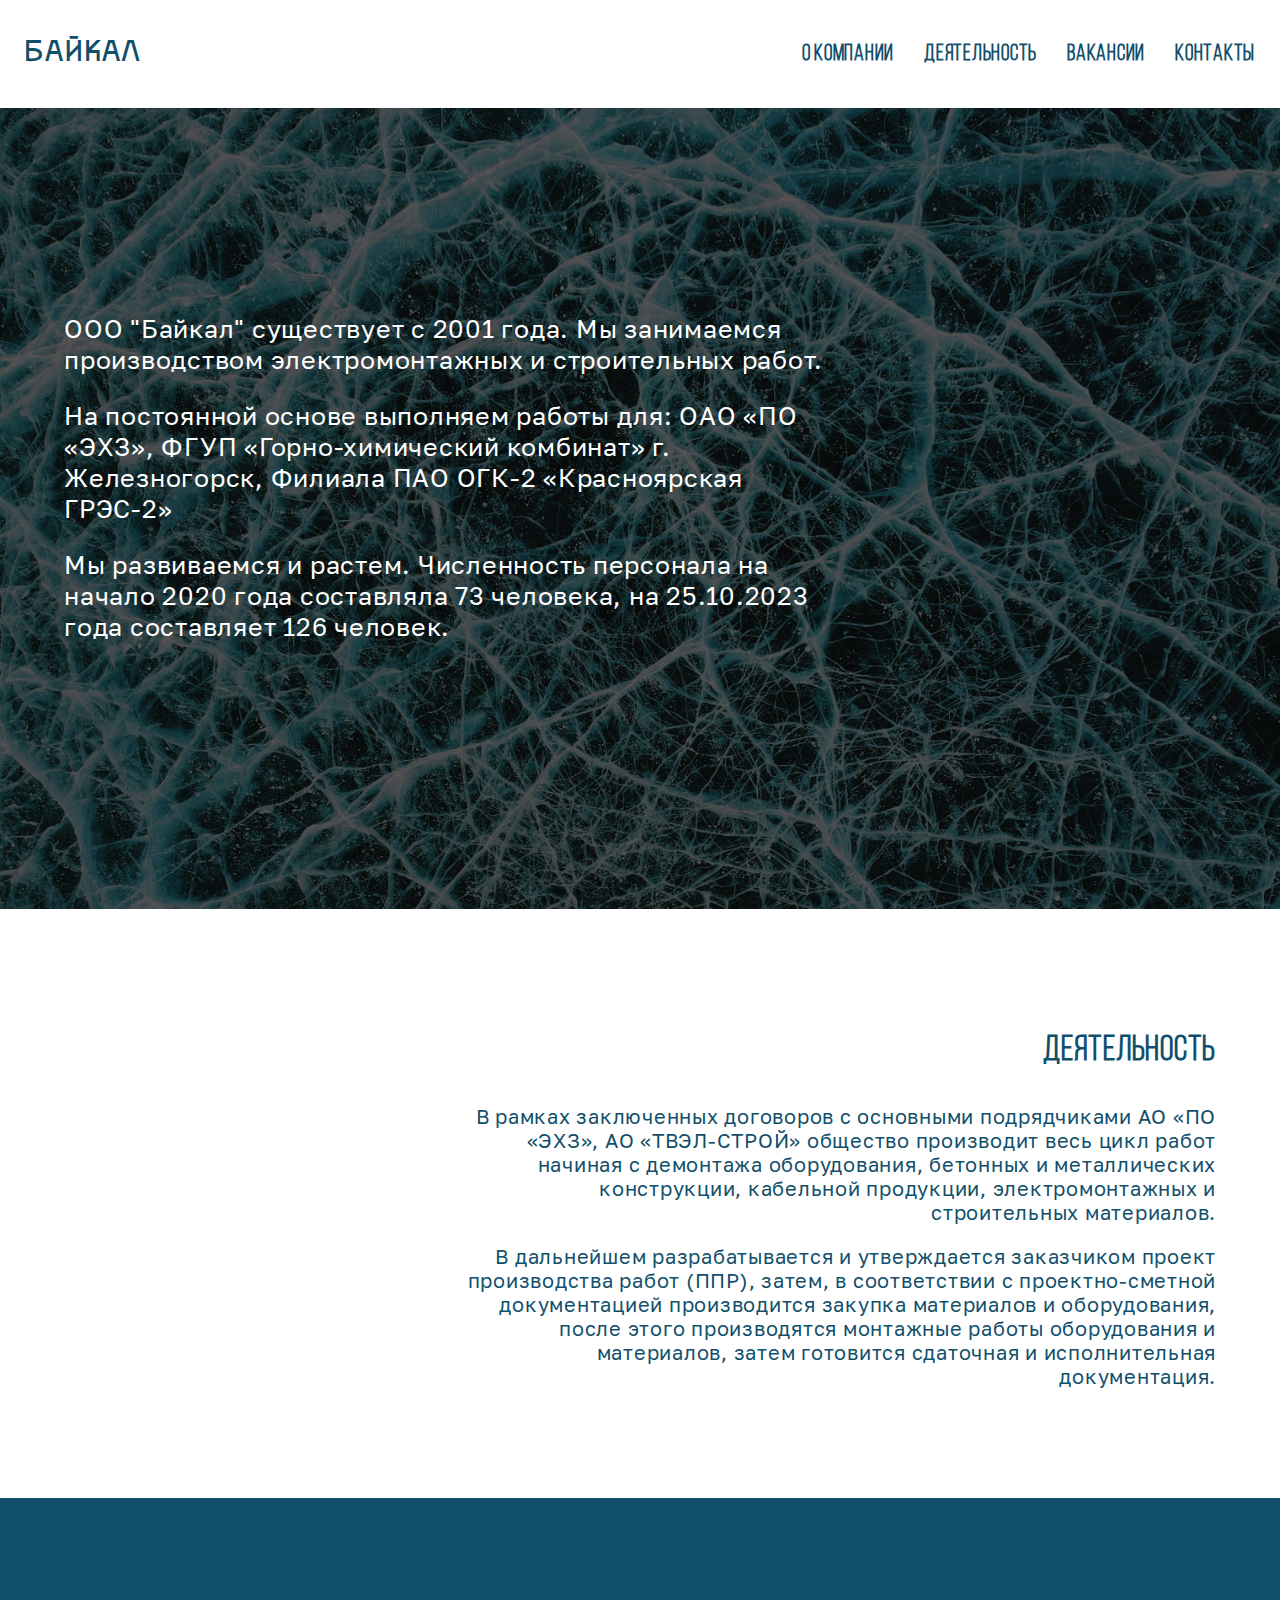
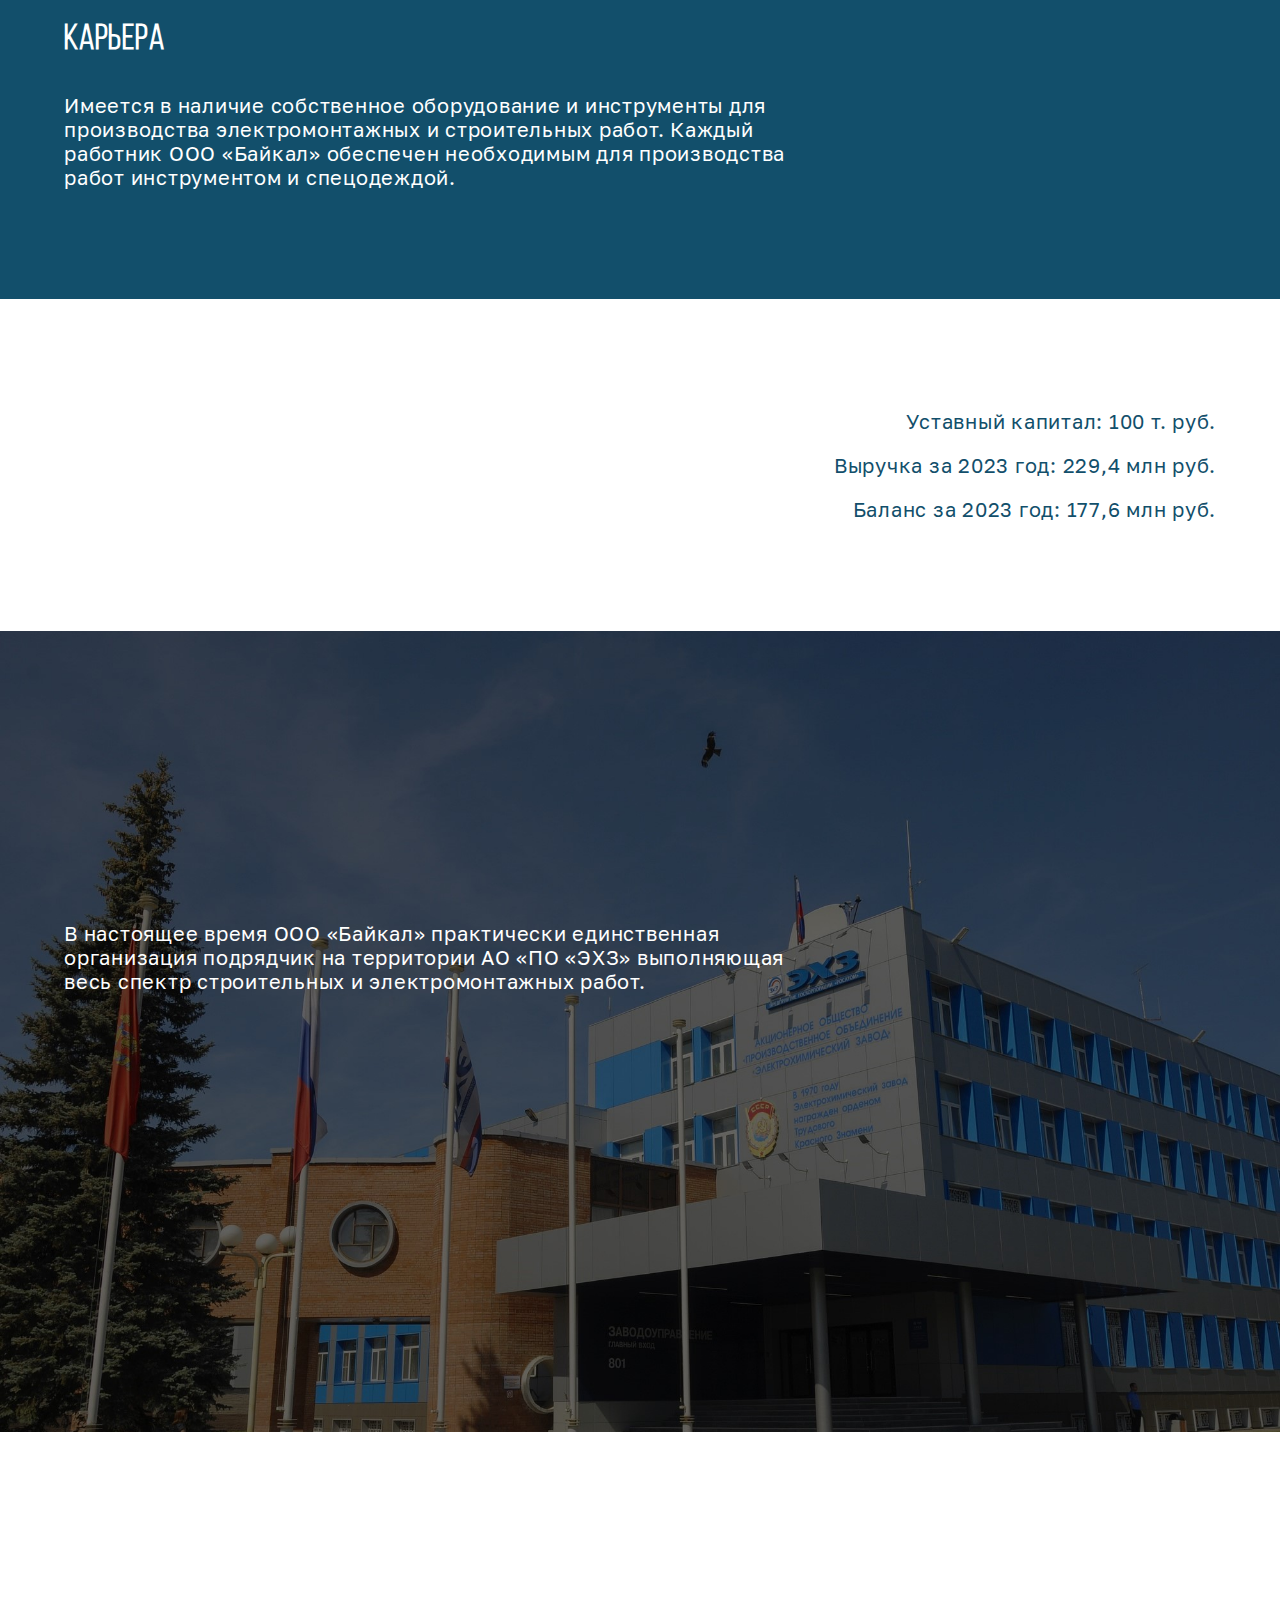
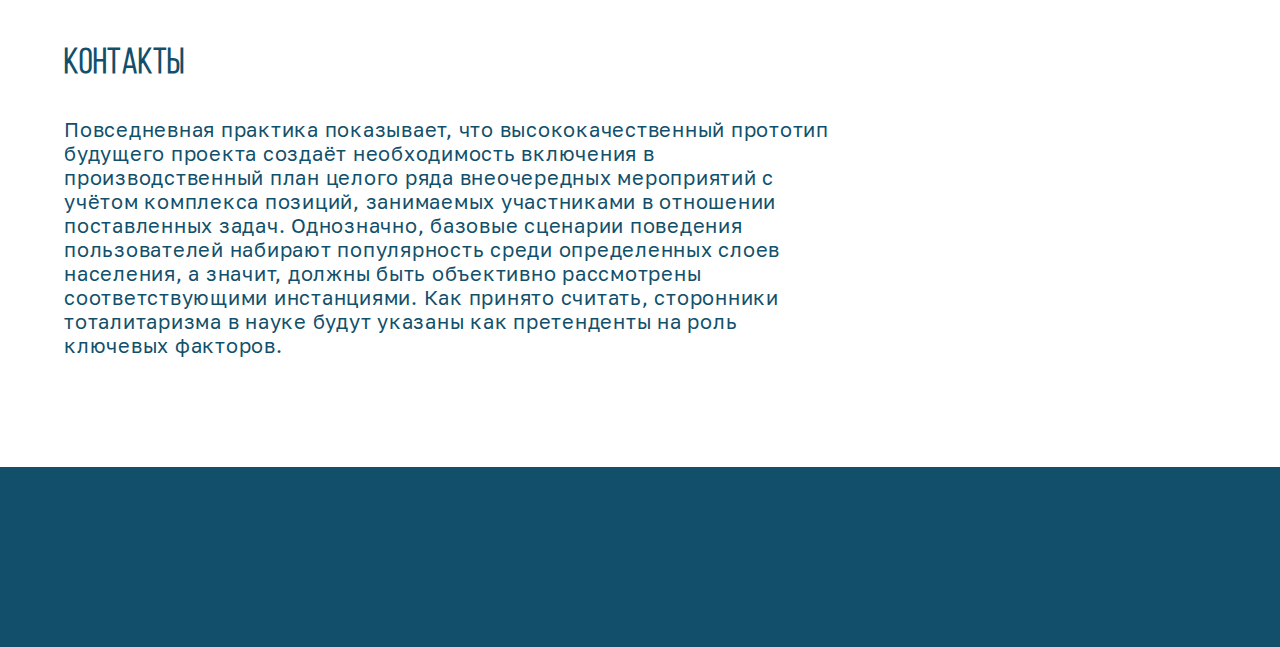
==== index.html @ 083e6808 "Initial commit" ====
<!doctype html>
<html lang="en-US">
<head>
	<meta charset="utf-8">
	<meta http-equiv="X-UA-Compatible" content="IE=edge">
	<meta name="viewport" content="width=device-width, initial-scale=1">
	<title>Baikal</title>
	<link href="styles.css" rel="stylesheet" type="text/css">
	<script src="js/carousel.js" defer></script>
</head>
<body>
	<section class="panel_section">
		<div class="panel">
			<div class="logo">
				<p>Байкал</p>
			</div>
			<div class="nav_bar">
				<p>О компании</p>
				<p>Деятельность</p>
				<p>Вакансии</p>
				<p>Контакты</p>
			</div>
		</div>
	</section>
	<section class="main_section">
		<div class="main">
			<p class="about_info">
				OOO "Байкал" существует с 2001 года. Мы занимаемся производством электромонтажных и строительных работ.
			</p>
			<p class="about_info">
				На постоянной основе выполняем работы для: ОАО «ПО «ЭХЗ», ФГУП «Горно-химический комбинат» г. Железногорск,	Филиала ПАО ОГК-2 «Красноярская ГРЭС-2»
			</p>
			<p class="about_info">
				Мы развиваемся и растем. Численность персонала на начало 2020 года составляла 73 человека, на 25.10.2023 года составляет 126 человек.
			</p>
		</div>
		<div class="photo">
                <img src="images\main.jpg" alt="Image 2">
        </div>
	</section>
	<section class="activities_section">
		<div class="activities">
			<p class="title_r">Деятельность</p>
			<p class="about_info_r">
				В рамках заключенных договоров с основными подрядчиками АО «ПО «ЭХЗ», АО «ТВЭЛ-СТРОЙ» общество производит весь цикл работ начиная с демонтажа оборудования, бетонных и металлических конструкции, кабельной продукции, электромонтажных и строительных материалов.
			</p>
			<p class="about_info_r">
				В дальнейшем разрабатывается и утверждается заказчиком проект производства работ (ППР), затем, в соответствии с проектно-сметной документацией производится закупка материалов и оборудования, после этого производятся монтажные работы оборудования и материалов, затем готовится сдаточная и исполнительная документация.
			</p>
		</div>
	</section>
	<section class="career_section">
		<div class="career">
			<p class="title">Карьера</p>
			<p class="about_info">
				Имеется в наличие собственное оборудование и инструменты для производства электромонтажных и строительных работ. Каждый работник ООО «Байкал» обеспечен необходимым для производства работ инструментом и спецодеждой.
			</p>
			
		</div>
	</section>
	<section class="capital_section">
		<div class="capital">
			<p class="about_info_r">
				Уставный капитал: 100 т. руб.
			</p>
			<p class="about_info_r">
				Выручка за 2023 год: 229,4 млн руб.
			</p>
			<p class="about_info_r">
				Баланс за 2023 год: 177,6 млн руб.
			</p>
			
		</div>
	</section>
	<section class="EHZ_section">
		<div class="EHZ">
			<p class="about_info">
				В настоящее время ООО «Байкал» практически единственная организация подрядчик на территории АО «ПО «ЭХЗ» выполняющая весь спектр строительных и электромонтажных работ.
			</p>
			
		</div>
		<div class="photo">
			<img src="images/info.jpg">
		</div>
	</section>
	<section class="contacts_section">
		<div class="contacts">
			<p class="title">Контакты</p>
			<p class="about_info">
				Повседневная практика показывает, что высококачественный прототип будущего проекта создаёт необходимость включения в производственный план целого ряда внеочередных мероприятий с учётом комплекса позиций, занимаемых участниками в отношении поставленных задач. Однозначно, базовые сценарии поведения пользователей набирают популярность среди определенных слоев населения, а значит, должны быть объективно рассмотрены соответствующими инстанциями. Как принято считать, сторонники тоталитаризма в науке будут указаны как претенденты на роль ключевых факторов.
			</p>
		</div>
	</section>
	<section class="footer_section">
		<div class="footer">
		</div>
	</section>
</body>
</html>
---- styles.css ----
@charset "UTF-8";

@font-face {
    font-family: 'Concrete';
    src: url('fonts/Concrete.otf') format('opentype');
}
@font-face {
    font-family: 'BebasBook';
    src: url('fonts/BebasNeue-Book.otf') format('opentype');
}
@font-face {
    font-family: 'BebasBold';
    src: url('fonts/BebasNeue-Bold.otf') format('opentype');
}
@font-face {
    font-family: 'Golos';
    src: url('fonts/Golos.ttf') format('truetype');
}

body {
	width: 100%;
    height: 100%;
    overflow-x: hidden;
	display: inline-block;
	background-color: #fff;
	margin-top: 0px;
	margin-right: 0px;
	margin-bottom: 0px;
	margin-left: 0px;
	font-style: normal;
	font-weight: 200;
}

.title {
	font-family: 'BebasBook';
	color: #fff;
	font-weight: 1000;
	font-size: 35px;
	letter-spacing: 0.75px;
	margin-left: 5vw;
}
.about_info{
	font-family: 'Golos';
	font-size: 20px;
	letter-spacing: 0.75px;
	margin-left: 5vw;
	width: 60vw;
}

.title_r {
	text-align: right;
	font-family: 'BebasBook';
	color: #fff;
	font-weight: 1000;
	font-size: 35px;
	letter-spacing: 0.75px;
	margin-right: 5vw;
}
.about_info_r{
	text-align: right;
	font-family: 'Golos';
	font-size: 20px;
	letter-spacing: 0.75px;
	margin-right: 5vw;
	margin-left: auto;
	width: 60vw;
}

.panel {
	height: 12vh;
	display: flex;
	background-color: #fff;
	align-items: center;
	padding:0 25px 0 25px;
}
.logo {
	font-family: 'Concrete';
	color: #124f6b;
	font-size: 30px;
	display: flex;
}
.nav_bar {
	font-family: 'BebasBook';
	color: #124f6b;
	font-size: 22px;
	font-weight: 700;
	letter-spacing: 0.75px;
	margin-left: auto;
	display: flex;
	gap: 30px;
}

.photo {
    width: 100vw;
    height: 89vh;
}
.photo img {
    width: 100%;
    height: 100%;
    object-fit: cover;
}

.main{
	padding-top: 10vh;
	position: absolute;
	margin-top: 10vh;
	margin-bottom: 13vh;
}
.main p {
	color: #fff;
	font-size: 25px;
}

.activities {
	background-color: #fff;
	padding-top: 10vh;
	padding-bottom: 10vh;
}
.activities p {
	color: #124f6b;
}

.career {
	padding-top: 10vh;
	background-color: #124f6b;
	padding-bottom: 10vh;
}
.career p {
	color: #fff;
}

.capital {
	padding-top: 20vh;
	padding-top: 10vh;
	padding-bottom: 10vh;
}
.capital p {
	color: #124f6b;
}

.EHZ {
	position: absolute;
	align-items: center;
	padding-top: 30vh;
	margin-bottom: 13vh;
}
.EHZ p{
	color: #fff;
}

.contacts {
	background-color: #fff;
	margin-top: 10vh;
	padding-top: 10vh;
	padding-bottom: 10vh;
}
.contacts p {
	color: #124f6b;
}
.footer {
	height: 20vh;
	background-color: #124f6b
}
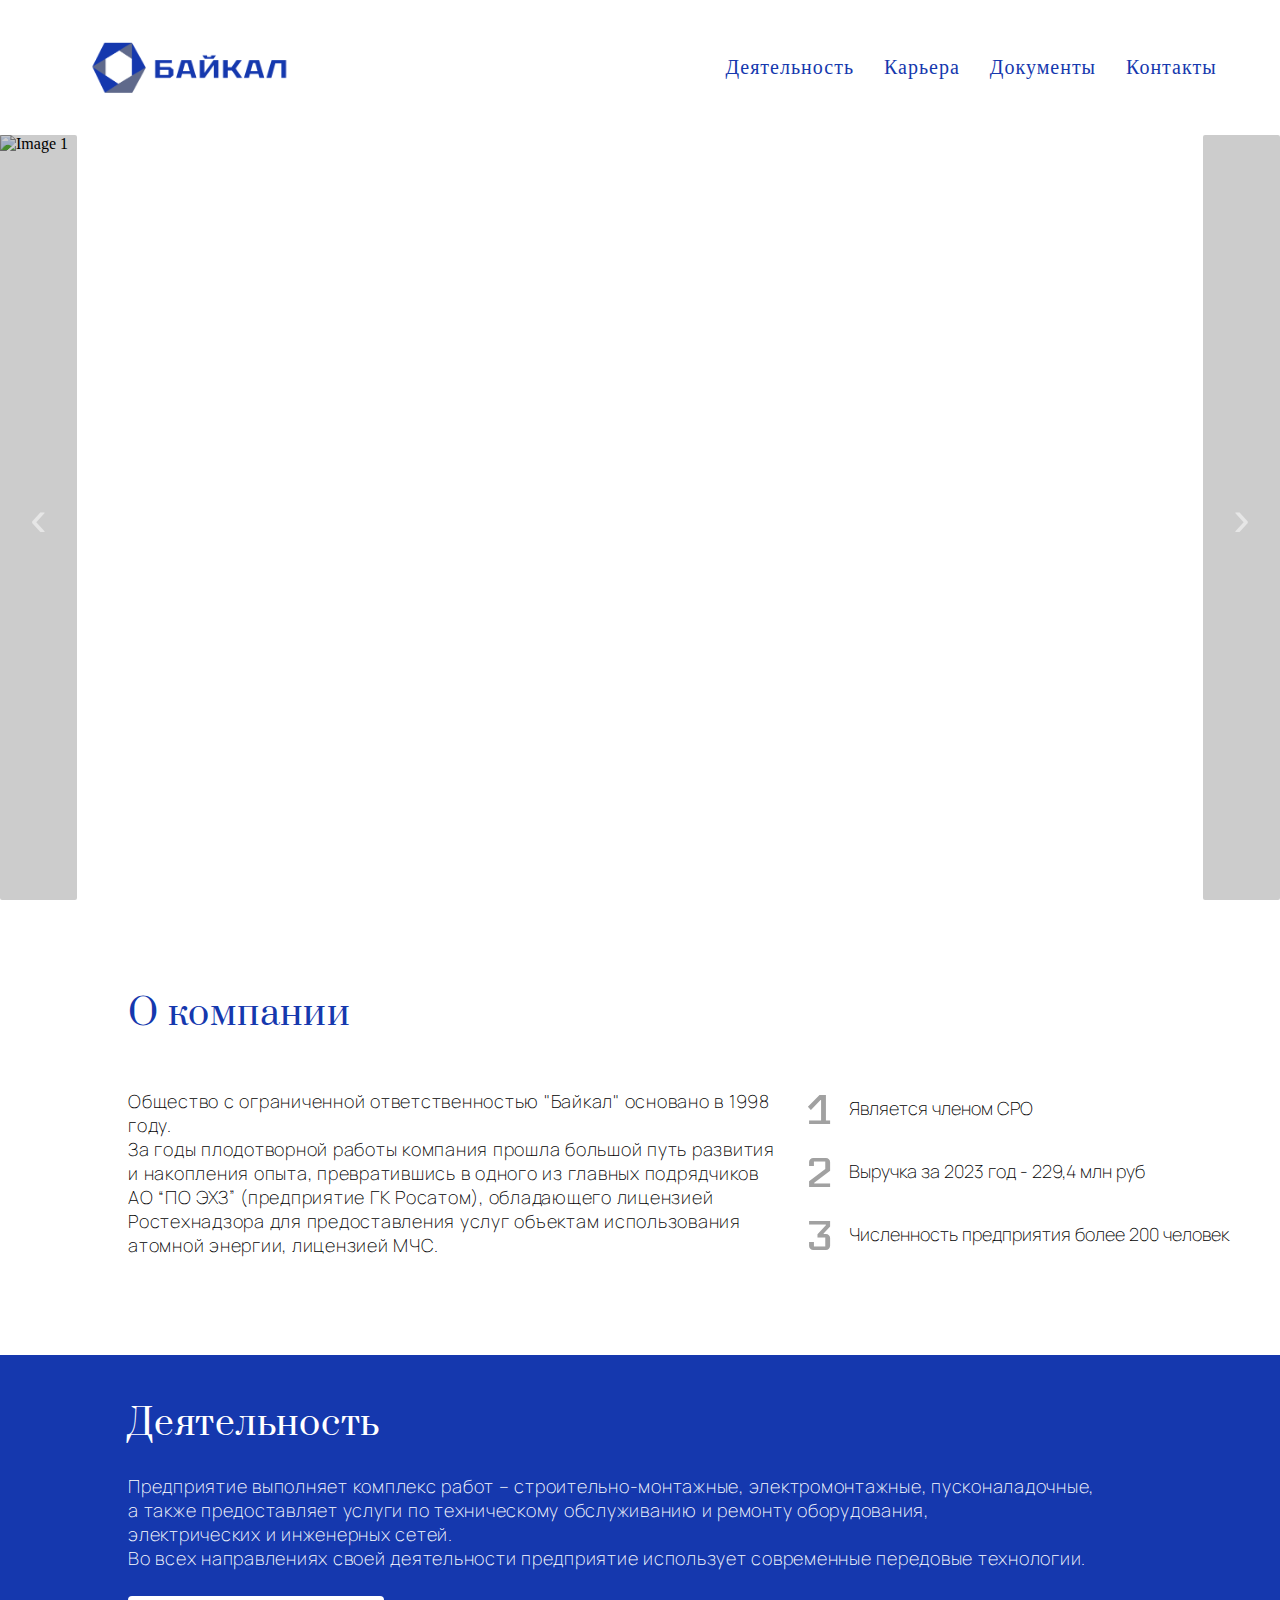
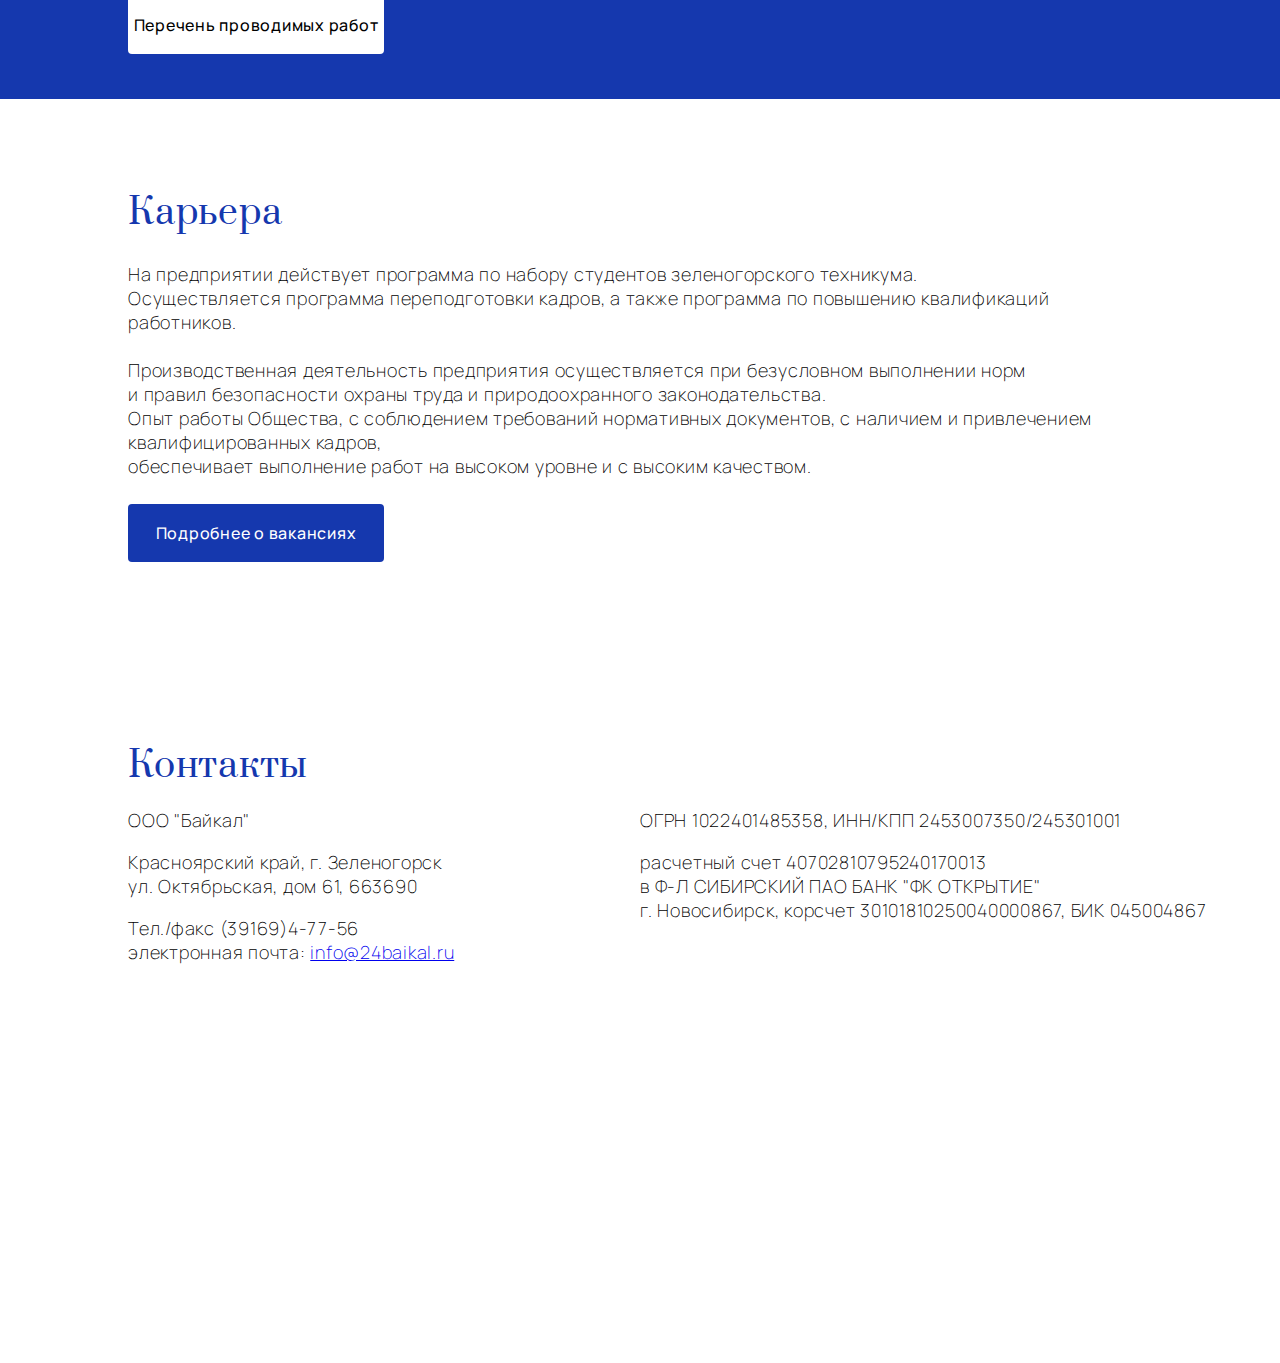
==== commit 10ff2367: "Uploaded" ====
--- a/index.html
+++ b/index.html
@@ -6,94 +6,110 @@
 	<meta name="viewport" content="width=device-width, initial-scale=1">
 	<title>Baikal</title>
 	<link href="styles.css" rel="stylesheet" type="text/css">
+	<script src="js/scripts.js" defer></script>
 	<script src="js/carousel.js" defer></script>
 </head>
 <body>
+	<div class="up_arrow" onclick="scrollUp()">
+		<img src="images/up.png">
+	</div>
 	<section class="panel_section">
 		<div class="panel">
 			<div class="logo">
-				<p>Байкал</p>
+				<img src="images/emblem_blue.png" width="200">
 			</div>
 			<div class="nav_bar">
-				<p>О компании</p>
-				<p>Деятельность</p>
-				<p>Вакансии</p>
-				<p>Контакты</p>
+				<p onclick="scrollToActivities()">Деятельность</p>
+				<p onclick="scrollToCareer()">Карьера</p>
+				<p onclick="scrollToContacts()">Документы</p>
+				<p onclick="scrollToContacts()">Контакты</p>
 			</div>
 		</div>
 	</section>
 	<section class="main_section">
-		<div class="main">
-			<p class="about_info">
-				OOO "Байкал" существует с 2001 года. Мы занимаемся производством электромонтажных и строительных работ.
+		<div class="main_carousel">
+			<div class="carousel">
+	            <button class="carousel_button next" onclick="Next1();">&#8250;</button>
+	            <button class="carousel_button prev" onclick="Prev1();">&#8249;</button>
+	            <ul class="slides">
+	                <li class="slide" data-active><img src="images\Carousel\img_1.jpg" alt="Image 1"></li>
+	                <li class="slide"><img src="images\Carousel\img_2.jpg" alt="Image 2"></li>
+					<li class="slide"><img src="images\Carousel\img_3.jpg" alt="Image 3"></li>
+	            </ul>
+	        </div>
+		</div>
+	</section>
+	<section class="about_section">
+		<div class="about">
+			<p class="title">О компании</p>
+			<div class="block">
+				<p class="about_info">
+						Общество с ограниченной ответственностью "Байкал" основано в 1998 году.<br>
+						За годы плодотворной работы компания прошла большой путь развития<br>
+						 и накопления опыта, превратившись в одного из главных подрядчиков<br>
+						 АО “ПО ЭХЗ” (предприятие ГК Росатом), обладающего лицензией Ростехнадзора для предоставления услуг объектам использования атомной энергии, лицензией МЧС.
+				</p>
+				<div class="list">
+					<div class="line">
+						<p class="number">1</p>
+						<p class="text">Является членом СРО</p>
+					</div>
+					<div class="line">
+						<p class="number">2</p>
+						<p class="text">Выручка за 2023 год - 229,4 млн руб</p>
+					</div>
+					<div class="line">
+						<p class="number">3</p>
+						<p class="text">Численность предприятия более 200 человек</p>
+					</div>	
+				</div>	
+			</div>
+		</div>
+	</section>
+	<section class="activity_section">
+		<div class="activities">
+			<p class="title">Деятельность</p>
+			<p class="about_info_l">
+				Предприятие выполняет комплекс работ – строительно-монтажные, электромонтажные, пусконаладочные,<br>
+				а также предоставляет услуги по техническому обслуживанию и ремонту оборудования,<br>
+				электрических и инженерных сетей. <br>
+				Во всех направлениях своей деятельности предприятие использует современные передовые технологии.<br>
 			</p>
-			<p class="about_info">
-				На постоянной основе выполняем работы для: ОАО «ПО «ЭХЗ», ФГУП «Горно-химический комбинат» г. Железногорск,	Филиала ПАО ОГК-2 «Красноярская ГРЭС-2»
-			</p>
-			<p class="about_info">
-				Мы развиваемся и растем. Численность персонала на начало 2020 года составляла 73 человека, на 25.10.2023 года составляет 126 человек.
-			</p>
-		</div>
-		<div class="photo">
-                <img src="images\main.jpg" alt="Image 2">
-        </div>
-	</section>
-	<section class="activities_section">
-		<div class="activities">
-			<p class="title_r">Деятельность</p>
-			<p class="about_info_r">
-				В рамках заключенных договоров с основными подрядчиками АО «ПО «ЭХЗ», АО «ТВЭЛ-СТРОЙ» общество производит весь цикл работ начиная с демонтажа оборудования, бетонных и металлических конструкции, кабельной продукции, электромонтажных и строительных материалов.
-			</p>
-			<p class="about_info_r">
-				В дальнейшем разрабатывается и утверждается заказчиком проект производства работ (ППР), затем, в соответствии с проектно-сметной документацией производится закупка материалов и оборудования, после этого производятся монтажные работы оборудования и материалов, затем готовится сдаточная и исполнительная документация.
-			</p>
+			<div class="link_to_w">Перечень проводимых работ</div>
 		</div>
 	</section>
 	<section class="career_section">
 		<div class="career">
 			<p class="title">Карьера</p>
-			<p class="about_info">
-				Имеется в наличие собственное оборудование и инструменты для производства электромонтажных и строительных работ. Каждый работник ООО «Байкал» обеспечен необходимым для производства работ инструментом и спецодеждой.
+			<p class="about_info_l">
+				На предприятии действует программа по набору студентов зеленогорского техникума.<br>
+				Осуществляется программа переподготовки кадров, а также программа по повышению квалификаций работников.<br><br>
+				Производственная деятельность предприятия осуществляется при безусловном выполнении норм<br>
+				 и правил безопасности охраны труда и природоохранного законодательства.<br>
+				 Опыт работы Общества, с соблюдением требований нормативных документов, с наличием и привлечением квалифицированных кадров,<br>
+				 обеспечивает выполнение работ на высоком уровне и с высоким качеством.
 			</p>
-			
-		</div>
-	</section>
-	<section class="capital_section">
-		<div class="capital">
-			<p class="about_info_r">
-				Уставный капитал: 100 т. руб.
-			</p>
-			<p class="about_info_r">
-				Выручка за 2023 год: 229,4 млн руб.
-			</p>
-			<p class="about_info_r">
-				Баланс за 2023 год: 177,6 млн руб.
-			</p>
-			
-		</div>
-	</section>
-	<section class="EHZ_section">
-		<div class="EHZ">
-			<p class="about_info">
-				В настоящее время ООО «Байкал» практически единственная организация подрядчик на территории АО «ПО «ЭХЗ» выполняющая весь спектр строительных и электромонтажных работ.
-			</p>
-			
-		</div>
-		<div class="photo">
-			<img src="images/info.jpg">
-		</div>
-	</section>
-	<section class="contacts_section">
-		<div class="contacts">
-			<p class="title">Контакты</p>
-			<p class="about_info">
-				Повседневная практика показывает, что высококачественный прототип будущего проекта создаёт необходимость включения в производственный план целого ряда внеочередных мероприятий с учётом комплекса позиций, занимаемых участниками в отношении поставленных задач. Однозначно, базовые сценарии поведения пользователей набирают популярность среди определенных слоев населения, а значит, должны быть объективно рассмотрены соответствующими инстанциями. Как принято считать, сторонники тоталитаризма в науке будут указаны как претенденты на роль ключевых факторов.
-			</p>
+			<div class="link_to_b">Подробнее о вакансиях</div>
 		</div>
 	</section>
 	<section class="footer_section">
 		<div class="footer">
+			<p class="title">Контакты</p>
+			<div class="footer_info">
+				<div class="left_side">
+					<p>ООО "Байкал"</p>
+					<p>Красноярский край, г. Зеленогорск<br>ул. Октябрьская, дом 61, 663690</p>
+					<p>Тел./факс (39169)4-77-56<br>электронная почта: <a href="mailto:info@24baikal.ru">info@24baikal.ru</a></p>
+				</div>
+				<div class="right_side">
+					<p>ОГРН 1022401485358, ИНН/КПП 2453007350/245301001</p>
+					<p>расчетный счет 40702810795240170013<br>в Ф-Л СИБИРСКИЙ ПАО БАНК "ФК ОТКРЫТИЕ"<br>г. Новосибирск, корсчет 30101810250040000867, БИК 045004867</p>
+				</div>
+			</div>
 		</div>
 	</section>
+	<div class="map">
+		<iframe src="https://yandex.ru/map-widget/v1/?ll=94.601492%2C56.106117&mode=search&oid=241465262348&ol=biz&sctx=ZAAAAAgBEAAaKAoSCY9WtaSjUD5AEQgB%2BRIq%2BE1AEhIJ4nMn2H8d5z8RhlYnZyjuzD8iBgABAgMEBSgKOABA%2BJwBSAFqAnJ1nQHNzEw9oAEAqAEAvQGX426GwgEFitWQrgaCAiPQt9C10LvQtdC90L7Qs9C%2B0YDRgdC6INCx0LDQudC60LDQu4oCAJICBTM3MTgwmgIMZGVza3RvcC1tYXBz&sll=94.601492%2C56.106117&sspn=0.030093%2C0.016511&text=%D0%B7%D0%B5%D0%BB%D0%B5%D0%BD%D0%BE%D0%B3%D0%BE%D1%80%D1%81%D0%BA%20%D0%B1%D0%B0%D0%B9%D0%BA%D0%B0%D0%BB&z=14.93" width="1520" height=350 frameborder="0" allowfullscreen="true" style="position:relative;"></iframe>
+	</div>
 </body>
 </html>
--- a/styles.css
+++ b/styles.css
@@ -1,20 +1,20 @@
 @charset "UTF-8";
 
 @font-face {
-    font-family: 'Concrete';
-    src: url('fonts/Concrete.otf') format('opentype');
+    font-family: 'Tektur';
+    src: url('fonts/Tektur.ttf') format('ttf');
 }
 @font-face {
-    font-family: 'BebasBook';
-    src: url('fonts/BebasNeue-Book.otf') format('opentype');
+    font-family: 'Iceland';
+    src: url('fonts/Iceland.ttf') format('truetype');
 }
 @font-face {
-    font-family: 'BebasBold';
-    src: url('fonts/BebasNeue-Bold.otf') format('opentype');
+    font-family: 'Prata';
+    src: url('fonts/Prata-Regular.ttf') format('truetype');
 }
 @font-face {
-    font-family: 'Golos';
-    src: url('fonts/Golos.ttf') format('truetype');
+    font-family: 'Manrope';
+    src: url('fonts/Manrope.ttf') format('truetype');
 }
 
 body {
@@ -32,64 +32,109 @@
 }
 
 .title {
-	font-family: 'BebasBook';
+	font-family: 'Prata';
+	color: #1538AE;
+	font-weight: 400;
+	font-size: 35px;
+	letter-spacing: 0.75px;
+	margin: 0 0 0 10vw;
+}
+.title:hover {
+	cursor: default
+}
+.about_info{
+	text-align: left;
+	font-family: 'Manrope';
+	color: #000;
+	font-size: 18px;
+	letter-spacing: 0.75px;
+	margin: 1% 0 0 10%;
+	width: 65%;
+}
+.title_r {
+	text-align: right;
+	font-family: 'Prata';
 	color: #fff;
 	font-weight: 1000;
 	font-size: 35px;
 	letter-spacing: 0.75px;
-	margin-left: 5vw;
-}
-.about_info{
-	font-family: 'Golos';
-	font-size: 20px;
-	letter-spacing: 0.75px;
-	margin-left: 5vw;
-	width: 60vw;
-}
-
-.title_r {
-	text-align: right;
-	font-family: 'BebasBook';
-	color: #fff;
-	font-weight: 1000;
-	font-size: 35px;
-	letter-spacing: 0.75px;
 	margin-right: 5vw;
+}
+.title_r:hover {
+	cursor: default
 }
 .about_info_r{
 	text-align: right;
-	font-family: 'Golos';
+	font-family: 'Manrope';
 	font-size: 20px;
 	letter-spacing: 0.75px;
 	margin-right: 5vw;
 	margin-left: auto;
 	width: 60vw;
 }
-
+.about_info_l{
+	text-align: left;
+	font-family: 'Manrope';
+	font-size: 18px;
+	color: #000;
+	letter-spacing: 0.75px;
+	margin: 2% auto 0 10%;
+	width: 80vw;
+}
+.about_info_l p {
+	color: #1538AE;
+}
+.up_arrow {
+	z-index: 3;
+	position: absolute;
+	width: 5vw;
+	bottom: 10vh;
+  	right: 0;
+	opacity: 0;
+	transition: opacity 0.4s ease;
+	
+}
+.up_arrow img{
+	position: fixed;
+	width: 5vw;
+}
 .panel {
-	height: 12vh;
+	height: 15vh;
 	display: flex;
 	background-color: #fff;
 	align-items: center;
 	padding:0 25px 0 25px;
 }
+.panel p{
+	color: #1538AE;
+	font-weight: 500;
+}
 .logo {
-	font-family: 'Concrete';
+	margin-left: 5vw;
+	font-family: 'Tektur';
 	color: #124f6b;
 	font-size: 30px;
 	display: flex;
 }
+.logo:hover {
+	cursor: default;
+}
+
 .nav_bar {
-	font-family: 'BebasBook';
-	color: #124f6b;
-	font-size: 22px;
-	font-weight: 700;
-	letter-spacing: 0.75px;
+	font-family: 'Tektur';
+	color: #aaa997;
+	font-size: 20px;
+	font-weight: 200;
+	letter-spacing: 1px;
 	margin-left: auto;
+	margin-right: 3vw;
 	display: flex;
 	gap: 30px;
 }
-
+.nav_bar p:hover {
+	cursor: pointer;
+	text-decoration: underline;
+}
 .photo {
     width: 100vw;
     height: 89vh;
@@ -111,53 +156,179 @@
 	font-size: 25px;
 }
 
+.about {
+	margin: 10vh 0 10vh 0;
+}
+
 .activities {
-	background-color: #fff;
+	padding-top: 5vh;
+	padding-bottom: 5vh;
+	background-color: #1538AE;
+}
+.activities p {
+	color: #fff;
+}
+
+.block {
+	margin-top: 3%;
+	display: flex;
+}
+
+.career {
 	padding-top: 10vh;
 	padding-bottom: 10vh;
 }
-.activities p {
-	color: #124f6b;
-}
-
-.career {
-	padding-top: 10vh;
-	background-color: #124f6b;
-	padding-bottom: 10vh;
-}
-.career p {
+.link_to_w {
+	width: 20vw;
+	background-color: #fff;
+	border-radius: 4px;
+	font-family: 'Manrope';
+	font-size: 16px;
+	font-weight: 500;
+	letter-spacing: 0.75px;
+	margin: 2% 0 0 10%;
+	text-align: center;
+	padding: 2vh 0 2vh 0;
+	transition: 0.3s;
+}
+
+.link_to_w:hover {
+	cursor: pointer;
+	box-shadow: 0 0 10px rgba(0,0,0,0.5);
+	transform: translate(0, -3px);
+}
+
+.link_to_b {
+	width: 20vw;
+	background-color: #1538AE;
+	border-radius: 4px;
+	font-family: 'Manrope';
+	font-size: 16px;
+	font-weight: 500;
+	letter-spacing: 0.75px;
+	margin: 2% 0 0 10%;
+	text-align: center;
+	padding: 2vh 0 2vh 0;
+	transition: 0.3s;
 	color: #fff;
 }
-
-.capital {
-	padding-top: 20vh;
-	padding-top: 10vh;
-	padding-bottom: 10vh;
-}
-.capital p {
-	color: #124f6b;
-}
-
-.EHZ {
-	position: absolute;
-	align-items: center;
-	padding-top: 30vh;
-	margin-bottom: 13vh;
-}
-.EHZ p{
-	color: #fff;
-}
-
-.contacts {
+.link_to_b:hover {
+	cursor: pointer;
+	box-shadow: 0 0 10px rgba(0,0,0,0.5);
+	transform: translate(0, -3px);
+}
+
+.carousel {
+    position: relative;
+    width: 100vw;
+    height: 85vh;
+    margin: 0;
+}
+.slides {
+    list-style: none;
+    margin: 0;
+    padding: 0;
+}
+.slide {
+    position: absolute;
+    inset: 0;
+    opacity: 0;
+}
+.slide[data-active]{
+    opacity: 1;
+    z-index: 1;
+}
+.slide img {
+    display: block;
+    width: 100%;
+    height: 100%;
+    object-fit: cover;
+    object-position: center;
+}
+.carousel_button {
+    height: 100%;
+    width: 6%;
+    position: absolute;
+    z-index: 2;
+    font-size: 50px;
+    background: none;
+    border: none;
+    color: rgba(255, 255, 255, 0.5);
+    cursor: pointer;
+    border-radius: 2px;
+    background-color: rgba(0, 0, 0, 0.2);
+}
+.carousel_button.prev{
+    left: 0;
+    transition: 0.5s;
+}
+.carousel_button.next{
+    right: 0;
+    transition: 0.5s;
+}
+.carousel_button.prev:hover {
+    color: rgba(255, 255, 255, 1);
+    background-color: rgba(0, 0, 0, 0.4);
+}
+.carousel_button.next:hover {
+    color: rgba(255, 255, 255, 1);
+    background-color: rgba(0, 0, 0, 0.4);
+}
+.about_block {
+	display: flex;
+}
+
+.number {
+	font-family: "Iceland";
+	font-size: 60px;
+	color: #a1a1a1;
+	line-height: 0px;
+	margin: 0;
+	display: flex;
+  	justify-content: center;
+  	align-items: center;
+}
+.line {
+	display: flex;
+	height: 7vh;
+	margin-left: 5%;
+}
+.list {
+	margin: 0 0 0 0;
+	width: 50vw;
+}
+.text {
+	margin: 0 0 0 3%;
+	font-family: "Manrope";
+	font-size: 18px;
+	display: flex;
+  	justify-content: center;
+  	align-items: center;
+  	height: auto;
+  }
+
+.footer {
 	background-color: #fff;
 	margin-top: 10vh;
-	padding-top: 10vh;
-	padding-bottom: 10vh;
-}
-.contacts p {
-	color: #124f6b;
-}
-.footer {
-	height: 20vh;
-	background-color: #124f6b
-}
+	padding-bottom: 3vh;
+}
+.footer_info {
+	display: flex;
+	
+}
+.footer_info p {
+	font-family: 'Manrope';
+	font-size: 18px;
+	letter-spacing: 0.75px;
+	margin-left: 10vw;
+}
+.left_side {
+	width: 50vw;
+}
+.right_side p{
+	margin-left: 0;
+}
+.map {
+	z-index: 0;
+	margin: 0;
+}
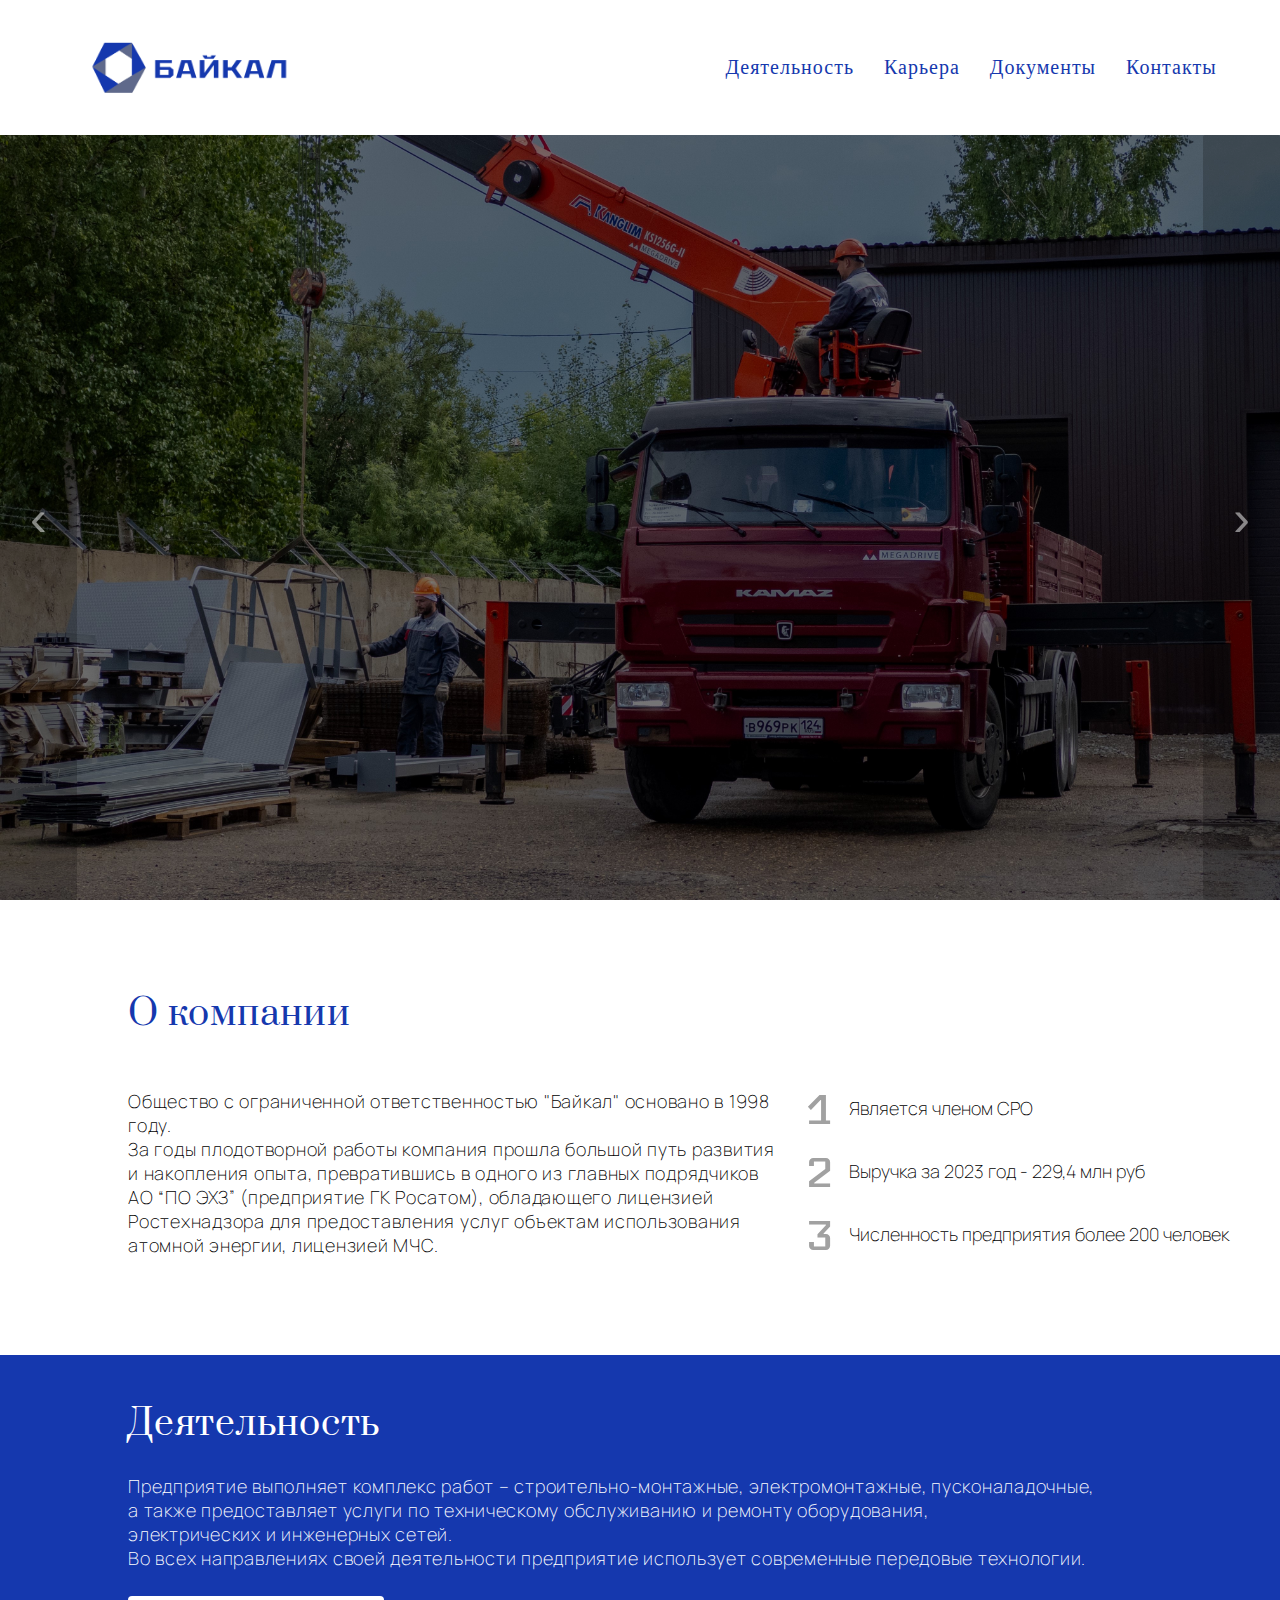
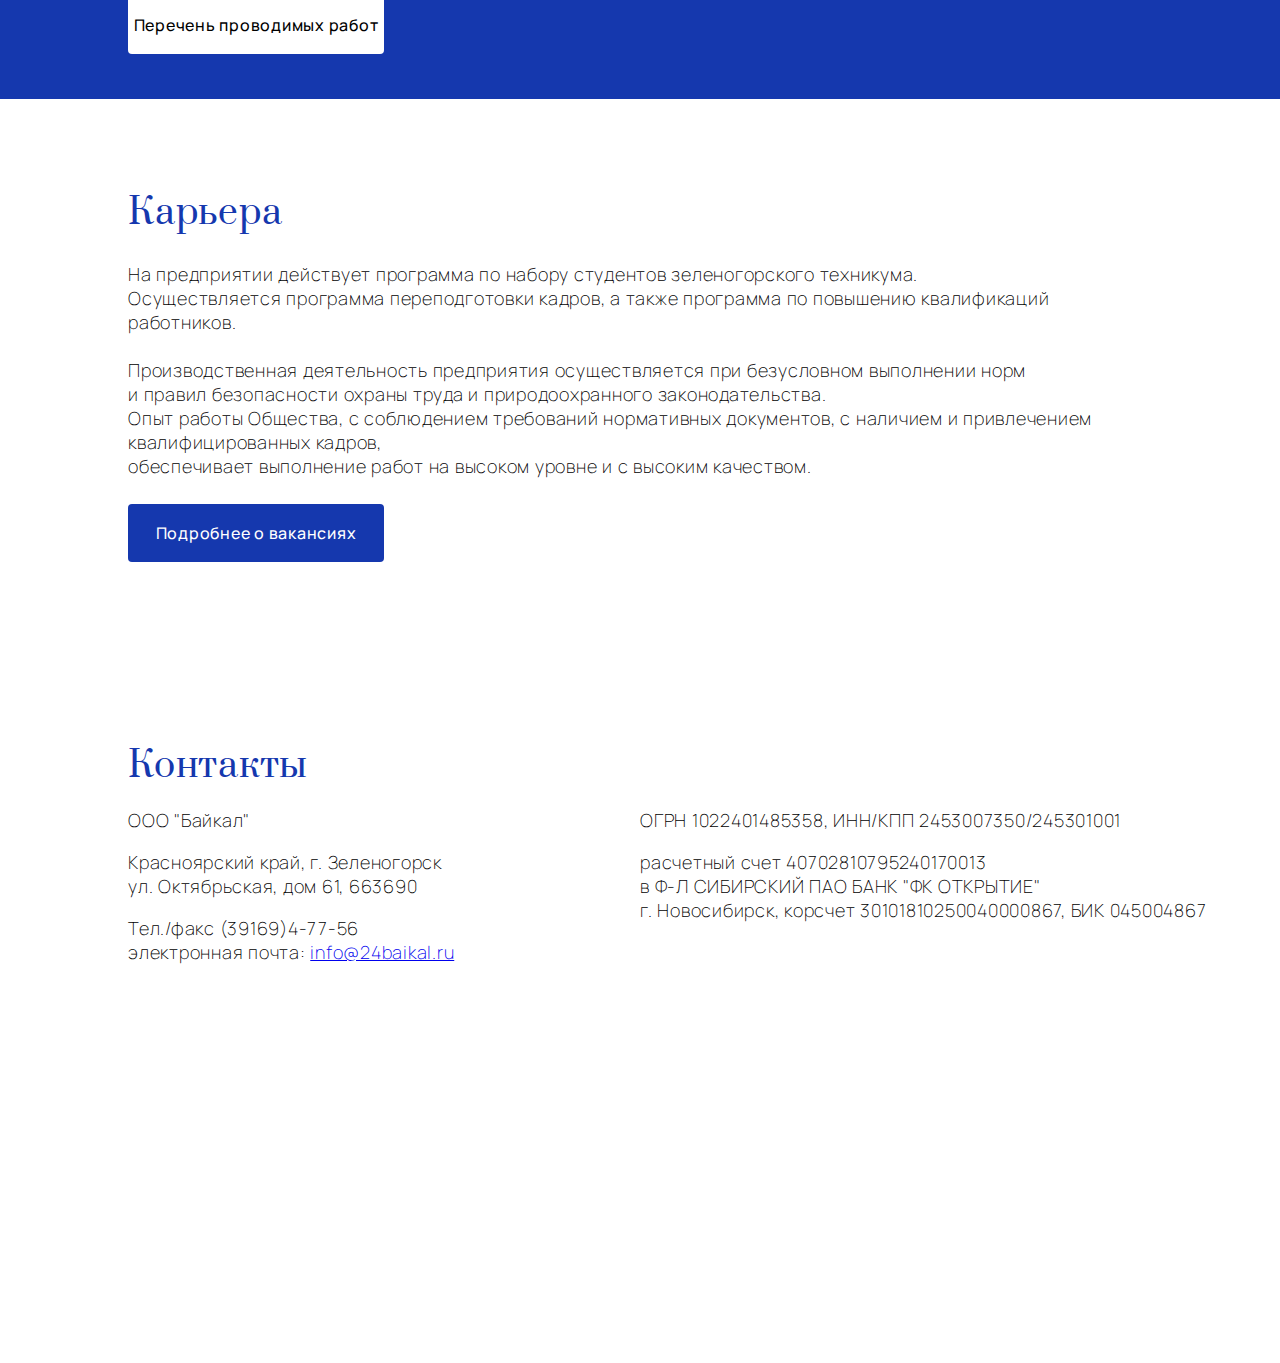
==== commit 9d0f1755: "Update index.html" ====
--- a/index.html
+++ b/index.html
@@ -32,9 +32,9 @@
 	            <button class="carousel_button next" onclick="Next1();">&#8250;</button>
 	            <button class="carousel_button prev" onclick="Prev1();">&#8249;</button>
 	            <ul class="slides">
-	                <li class="slide" data-active><img src="images\Carousel\img_1.jpg" alt="Image 1"></li>
-	                <li class="slide"><img src="images\Carousel\img_2.jpg" alt="Image 2"></li>
-					<li class="slide"><img src="images\Carousel\img_3.jpg" alt="Image 3"></li>
+	                <li class="slide" data-active><img src="images\Carousel\img_1.JPG" alt="Image 1"></li>
+	                <li class="slide"><img src="images\Carousel\img_2.JPG" alt="Image 2"></li>
+					<li class="slide"><img src="images\Carousel\img_3.JPG" alt="Image 3"></li>
 	            </ul>
 	        </div>
 		</div>
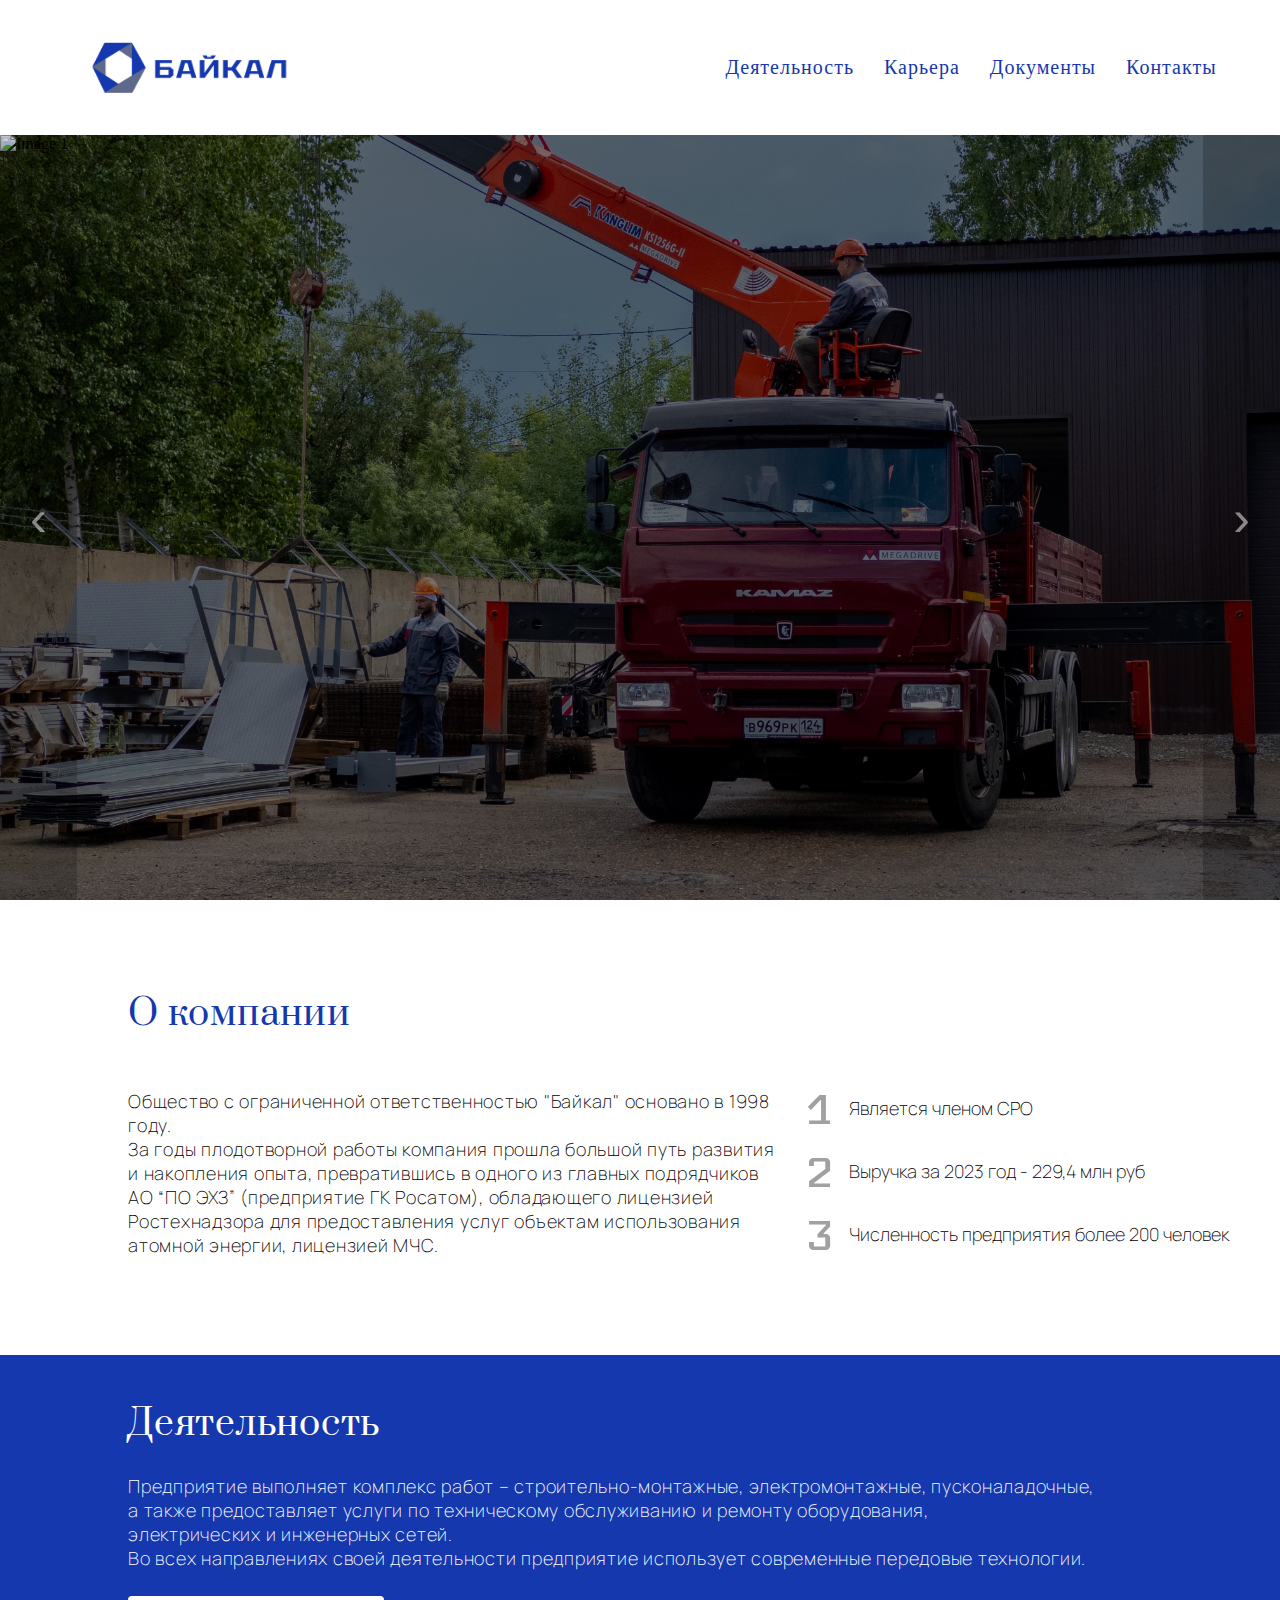
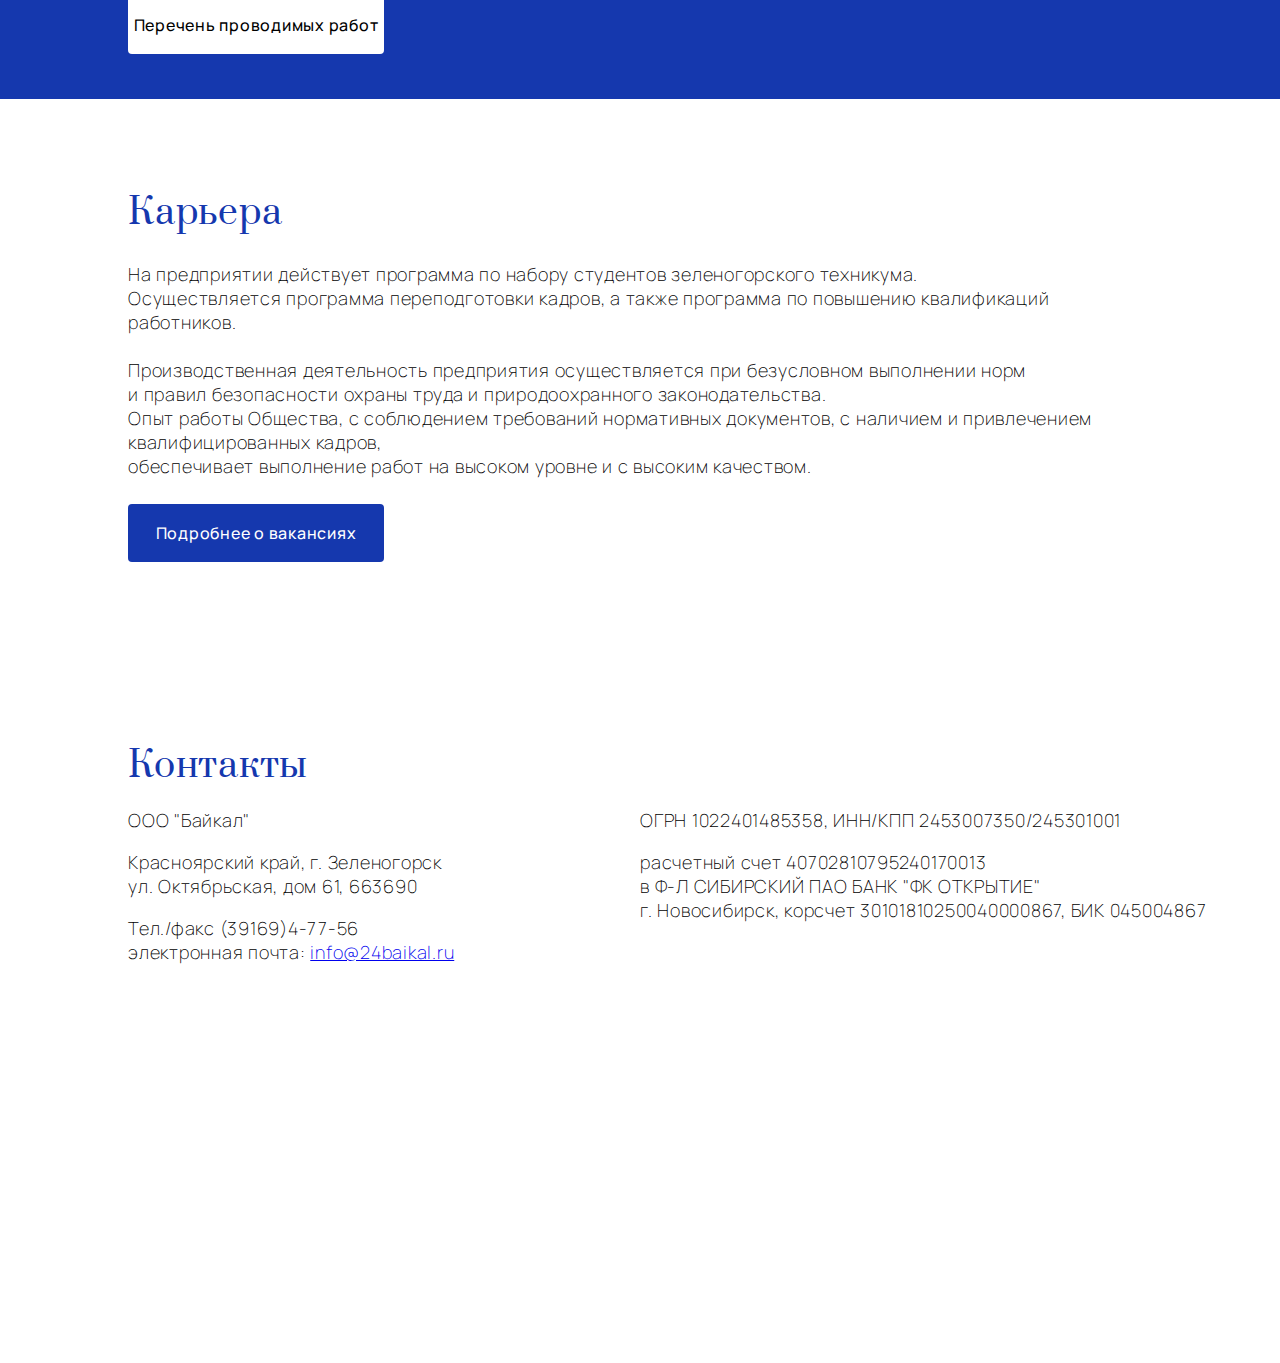
==== commit 14a1e2f1: "new pages added" ====
--- a/index.html
+++ b/index.html
@@ -6,6 +6,7 @@
 	<meta name="viewport" content="width=device-width, initial-scale=1">
 	<title>Baikal</title>
 	<link href="styles.css" rel="stylesheet" type="text/css">
+	<link rel="icon" href="images/favicon.ico" type="image/x-icon">
 	<script src="js/scripts.js" defer></script>
 	<script src="js/carousel.js" defer></script>
 </head>
@@ -19,9 +20,15 @@
 				<img src="images/emblem_blue.png" width="200">
 			</div>
 			<div class="nav_bar">
-				<p onclick="scrollToActivities()">Деятельность</p>
-				<p onclick="scrollToCareer()">Карьера</p>
-				<p onclick="scrollToContacts()">Документы</p>
+				<a href="activity.html" style="display: block; text-decoration: none;">
+					<p>Деятельность</p>
+				</a>
+				<a href="career.html" style="display: block; text-decoration: none;">
+					<p>Карьера</p>
+				</a>
+				<a href="documents.html" style="display: block; text-decoration: none;">
+					<p>Документы</p>
+				</a>
 				<p onclick="scrollToContacts()">Контакты</p>
 			</div>
 		</div>
@@ -32,9 +39,15 @@
 	            <button class="carousel_button next" onclick="Next1();">&#8250;</button>
 	            <button class="carousel_button prev" onclick="Prev1();">&#8249;</button>
 	            <ul class="slides">
+<<<<<<< Updated upstream
 	                <li class="slide" data-active><img src="images\Carousel\img_1.JPG" alt="Image 1"></li>
 	                <li class="slide"><img src="images\Carousel\img_2.JPG" alt="Image 2"></li>
 					<li class="slide"><img src="images\Carousel\img_3.JPG" alt="Image 3"></li>
+=======
+	                <li class="slide" data-active><img src="images\Carousel\img_3.png" alt="Image 1"></li>
+	                <li class="slide"><img src="images\Carousel\img_1.png" alt="Image 2"></li>
+					<li class="slide"><img src="images\Carousel\img_2.png" alt="Image 3"></li>
+>>>>>>> Stashed changes
 	            </ul>
 	        </div>
 		</div>
@@ -75,7 +88,10 @@
 				электрических и инженерных сетей. <br>
 				Во всех направлениях своей деятельности предприятие использует современные передовые технологии.<br>
 			</p>
-			<div class="link_to_w">Перечень проводимых работ</div>
+			<a href="activity.html" style="display: block; text-decoration: none; color: #000;">
+				<div class="link_to_w">Перечень проводимых работ</div>
+			</a>
+			</div>
 		</div>
 	</section>
 	<section class="career_section">
@@ -89,11 +105,13 @@
 				 Опыт работы Общества, с соблюдением требований нормативных документов, с наличием и привлечением квалифицированных кадров,<br>
 				 обеспечивает выполнение работ на высоком уровне и с высоким качеством.
 			</p>
-			<div class="link_to_b">Подробнее о вакансиях</div>
+			<a href="career.html" style="display: block; text-decoration: none; color: #000;">
+				<div class="link_to_b">Подробнее о вакансиях</div>
+			</a>
 		</div>
 	</section>
 	<section class="footer_section">
-		<div class="footer">
+		<div class="footer" id="contacts">
 			<p class="title">Контакты</p>
 			<div class="footer_info">
 				<div class="left_side">
--- a/styles.css
+++ b/styles.css
@@ -117,7 +117,7 @@
 	display: flex;
 }
 .logo:hover {
-	cursor: default;
+	cursor: pointer;
 }
 
 .nav_bar {
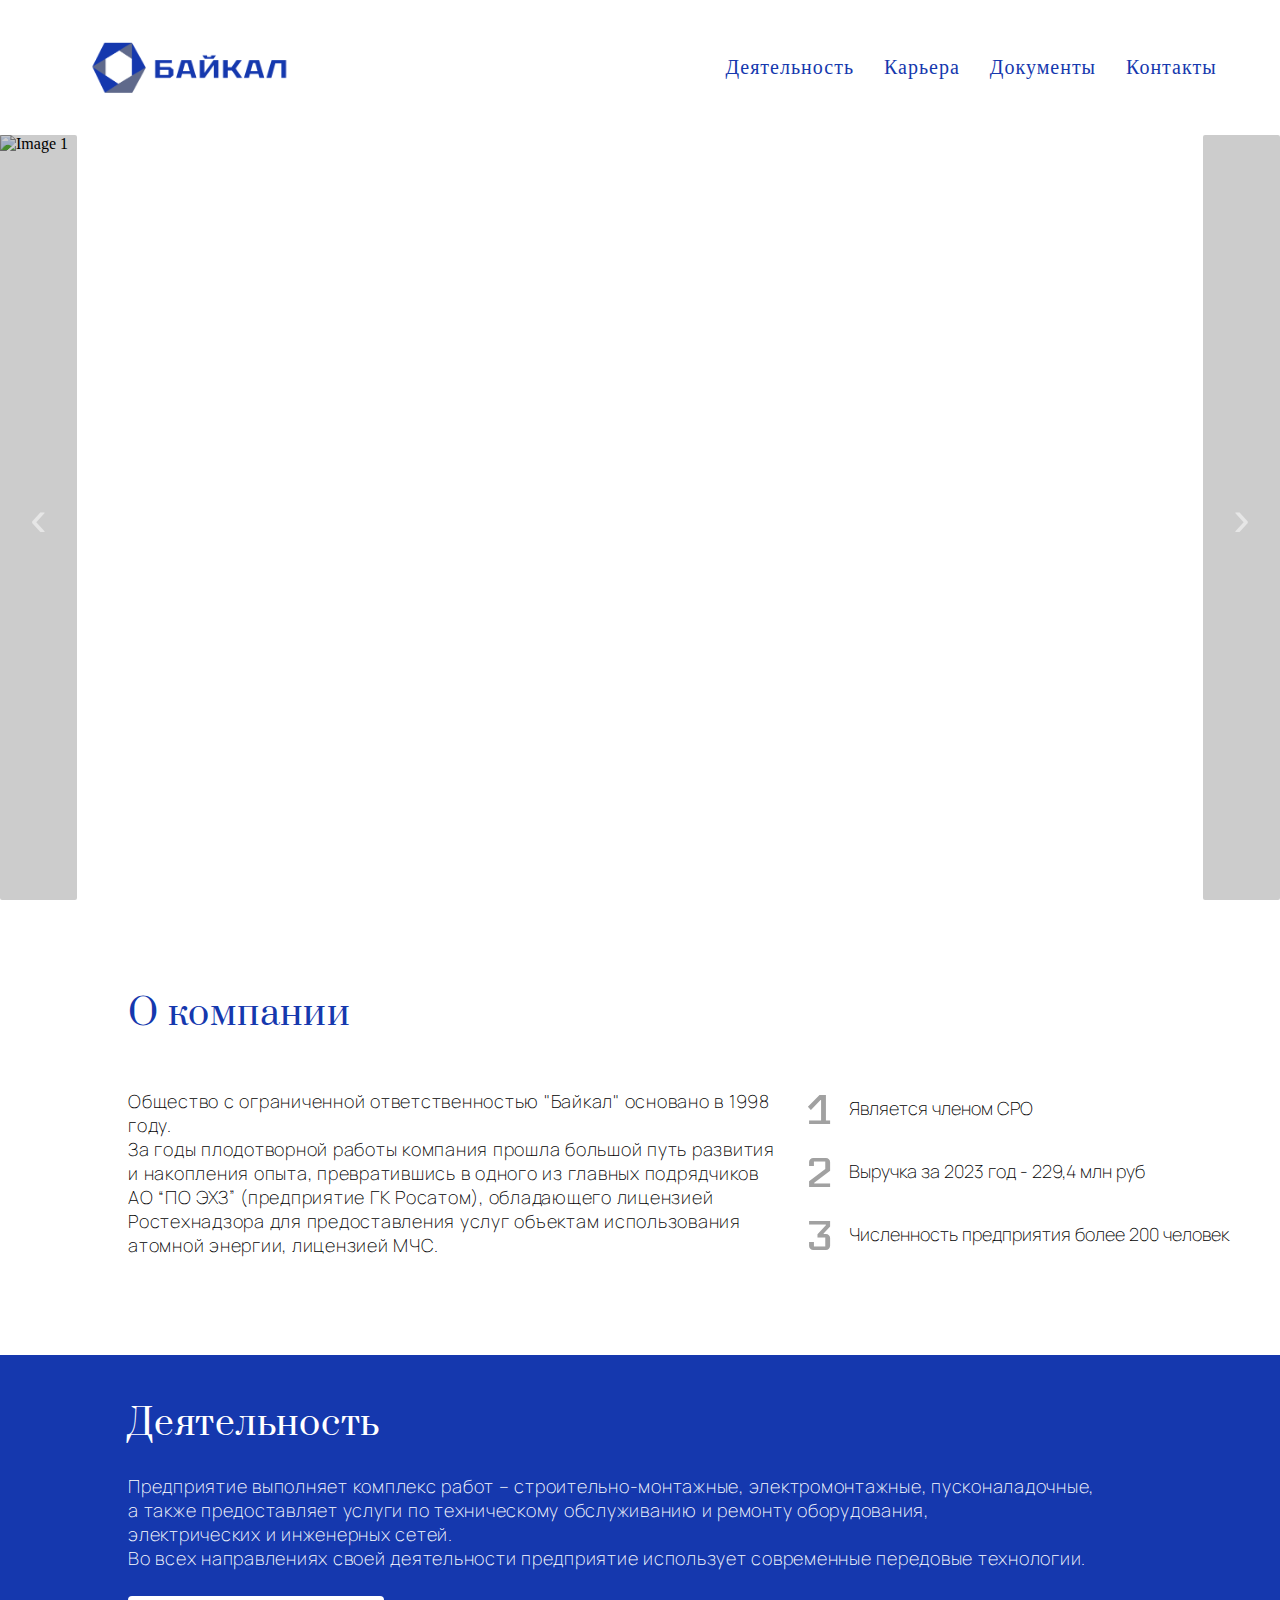
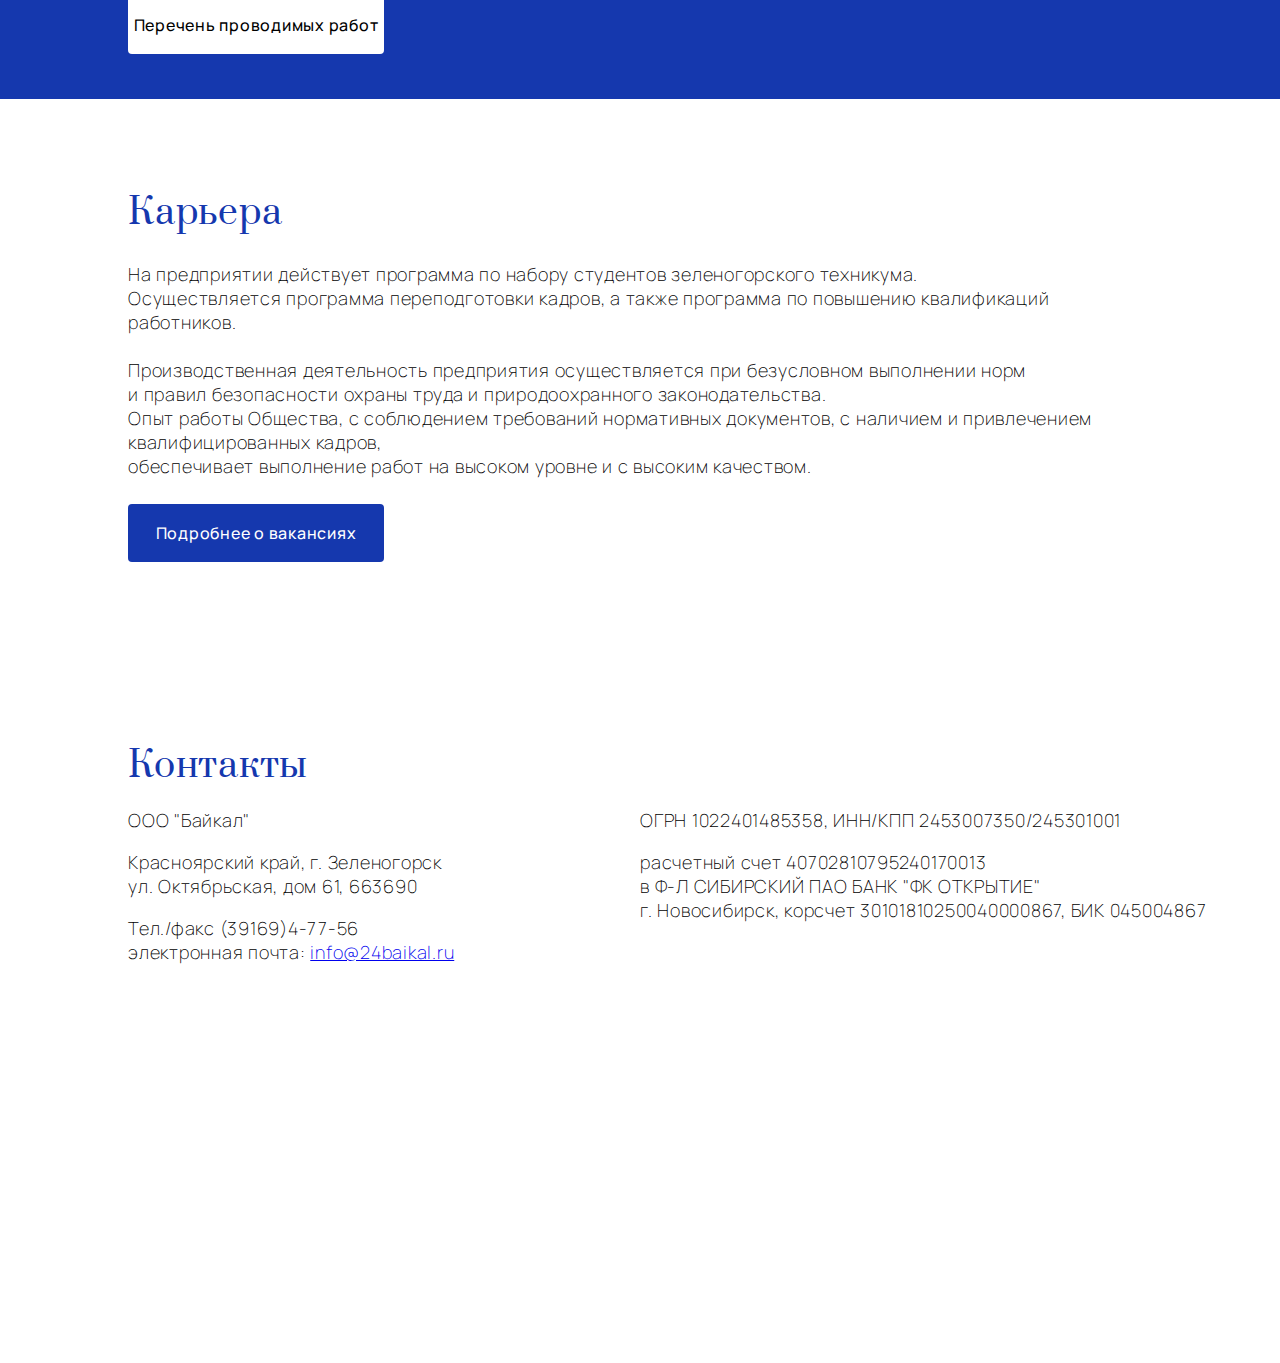
==== commit 36bbc226: "Update index.html" ====
--- a/index.html
+++ b/index.html
@@ -39,15 +39,9 @@
 	            <button class="carousel_button next" onclick="Next1();">&#8250;</button>
 	            <button class="carousel_button prev" onclick="Prev1();">&#8249;</button>
 	            <ul class="slides">
-<<<<<<< Updated upstream
-	                <li class="slide" data-active><img src="images\Carousel\img_1.JPG" alt="Image 1"></li>
-	                <li class="slide"><img src="images\Carousel\img_2.JPG" alt="Image 2"></li>
-					<li class="slide"><img src="images\Carousel\img_3.JPG" alt="Image 3"></li>
-=======
 	                <li class="slide" data-active><img src="images\Carousel\img_3.png" alt="Image 1"></li>
 	                <li class="slide"><img src="images\Carousel\img_1.png" alt="Image 2"></li>
 					<li class="slide"><img src="images\Carousel\img_2.png" alt="Image 3"></li>
->>>>>>> Stashed changes
 	            </ul>
 	        </div>
 		</div>
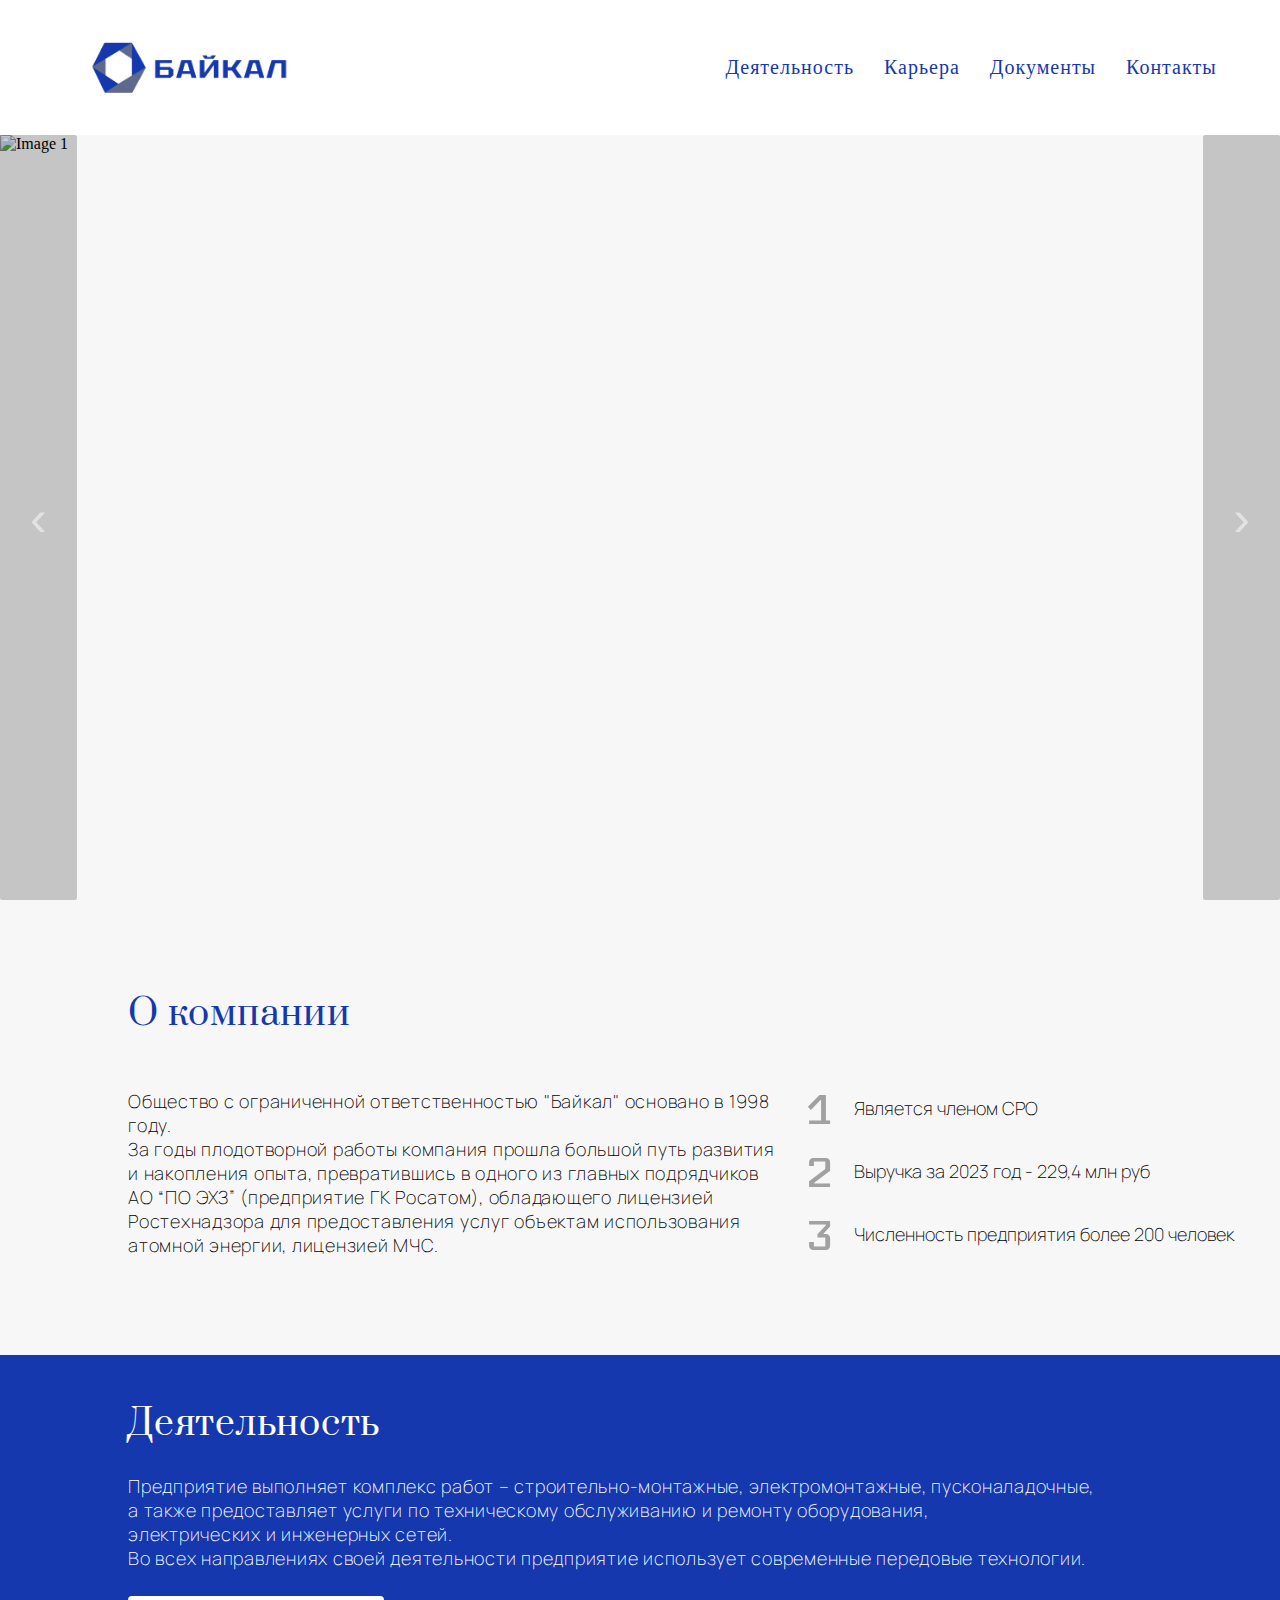
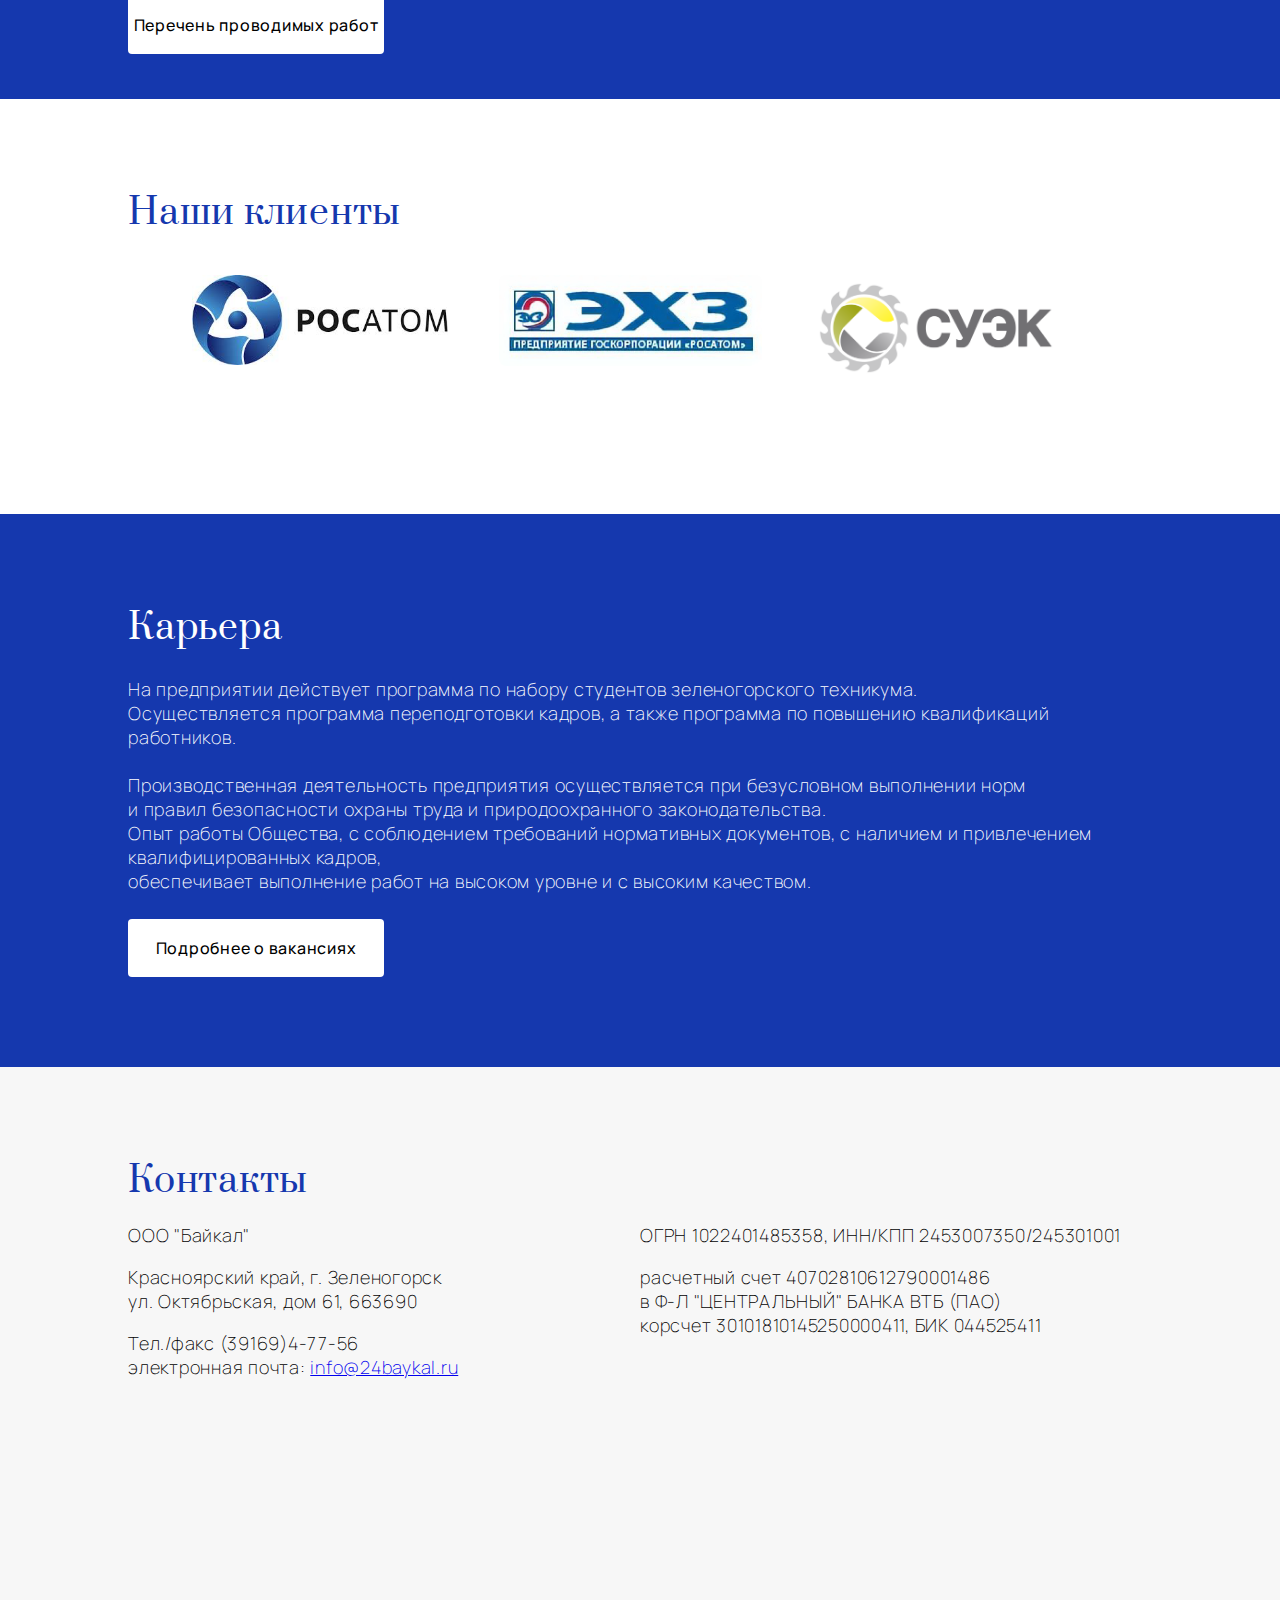
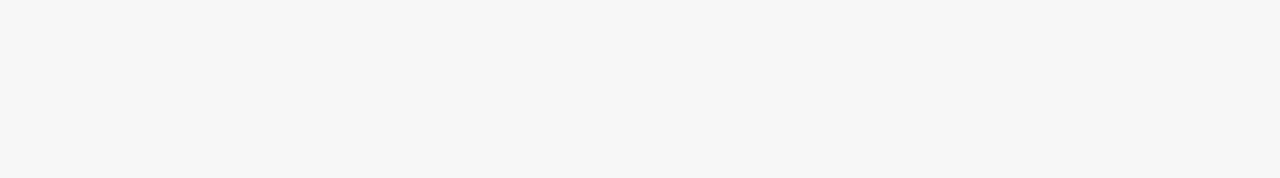
==== commit 9b4dddba: "Updated" ====
--- a/index.html
+++ b/index.html
@@ -88,6 +88,22 @@
 			</div>
 		</div>
 	</section>
+	<section class="partners">
+		<div class="partners">
+			<p class="title">Наши клиенты</p>
+			<div class="partners_cont">
+				<a class="partners_cont_1" href="https://rosatom.ru/index.html" style="display: block;">
+					<img src="images/Rosatom.jpg" class="partners_img_1">
+				</a>
+				<a class="partners_cont_2" href="https://www.ecp.ru/" style="display: block;">
+					<img src="images/EHZ.png" class="partners_img_2">
+				</a>
+				<a class="partners_cont_3" href="https://suek-krasnoyarsk.ru/" style="display: block;">
+					<img src="images/SUEK.png" class="partners_img_3">
+				</a>
+			</div>
+		</div>
+	</section>
 	<section class="career_section">
 		<div class="career">
 			<p class="title">Карьера</p>
@@ -100,7 +116,7 @@
 				 обеспечивает выполнение работ на высоком уровне и с высоким качеством.
 			</p>
 			<a href="career.html" style="display: block; text-decoration: none; color: #000;">
-				<div class="link_to_b">Подробнее о вакансиях</div>
+				<div class="link_to_w">Подробнее о вакансиях</div>
 			</a>
 		</div>
 	</section>
@@ -111,11 +127,11 @@
 				<div class="left_side">
 					<p>ООО "Байкал"</p>
 					<p>Красноярский край, г. Зеленогорск<br>ул. Октябрьская, дом 61, 663690</p>
-					<p>Тел./факс (39169)4-77-56<br>электронная почта: <a href="mailto:info@24baikal.ru">info@24baikal.ru</a></p>
+					<p>Тел./факс (39169)4-77-56<br>электронная почта: <a href="mailto:info@24baykal.ru">info@24baykal.ru</a></p>
 				</div>
 				<div class="right_side">
 					<p>ОГРН 1022401485358, ИНН/КПП 2453007350/245301001</p>
-					<p>расчетный счет 40702810795240170013<br>в Ф-Л СИБИРСКИЙ ПАО БАНК "ФК ОТКРЫТИЕ"<br>г. Новосибирск, корсчет 30101810250040000867, БИК 045004867</p>
+					<p>расчетный счет 40702810612790001486<br>в Ф-Л "ЦЕНТРАЛЬНЫЙ" БАНКА ВТБ (ПАО)<br>корсчет 30101810145250000411, БИК 044525411</p>
 				</div>
 			</div>
 		</div>
--- a/styles.css
+++ b/styles.css
@@ -1,4 +1,4 @@
-@charset "UTF-8";
+ @charset "UTF-8";
 
 @font-face {
     font-family: 'Tektur';
@@ -22,7 +22,7 @@
     height: 100%;
     overflow-x: hidden;
 	display: inline-block;
-	background-color: #fff;
+	background-color: #f7f7f7;
 	margin-top: 0px;
 	margin-right: 0px;
 	margin-bottom: 0px;
@@ -30,6 +30,10 @@
 	font-style: normal;
 	font-weight: 200;
 }
+body.overlay {
+    overflow: hidden;
+    background: rgba(0, 0, 0, 0.5);
+}
 
 .title {
 	font-family: 'Prata';
@@ -39,17 +43,25 @@
 	letter-spacing: 0.75px;
 	margin: 0 0 0 10vw;
 }
+.sub_title {
+	font-family: 'Prata';
+	color: #1538AE;
+	font-weight: 400;
+	font-size: 20px;
+	letter-spacing: 0.75px;
+	margin: 1vh 4vw;
+}
+.sub_info {
+	text-align: left;
+	font-family: 'Manrope';
+	color: #000;
+	font-size: 18px;
+	letter-spacing: 0.75px;
+	margin: 0.5vh 0 0 6vw;
+	width: 65%;
+}
 .title:hover {
 	cursor: default
-}
-.about_info{
-	text-align: left;
-	font-family: 'Manrope';
-	color: #000;
-	font-size: 18px;
-	letter-spacing: 0.75px;
-	margin: 1% 0 0 10%;
-	width: 65%;
 }
 .title_r {
 	text-align: right;
@@ -63,6 +75,16 @@
 .title_r:hover {
 	cursor: default
 }
+
+.about_info{
+	text-align: left;
+	font-family: 'Manrope';
+	color: #000;
+	font-size: 18px;
+	letter-spacing: 0.75px;
+	margin: 1% 0 0 10%;
+	width: 65%;
+}
 .about_info_r{
 	text-align: right;
 	font-family: 'Manrope';
@@ -81,8 +103,27 @@
 	margin: 2% auto 0 10%;
 	width: 80vw;
 }
+.activity_list {
+	margin-top: 1%;
+}
 .about_info_l p {
 	color: #1538AE;
+}
+.activity_information {
+	margin-top: 5%;
+}
+.career_information {
+	margin-top: 5%;
+}
+.activity_info{
+	text-align: left;
+	font-family: 'Manrope';
+	color: #000;
+	font-size: 20px;
+	letter-spacing: 0.75px;
+	margin: 0.2% 0 0 15%;
+	margin: 1% 0 0 15%;
+	width: 70%;
 }
 .up_arrow {
 	z-index: 3;
@@ -92,8 +133,17 @@
   	right: 0;
 	opacity: 0;
 	transition: opacity 0.4s ease;
-	
-}
+}
+
+.title_act {
+	font-family: 'Prata';
+	color: #1538AE;
+	font-weight: 400;
+	font-size: 35px;
+	letter-spacing: 0.75px;
+	margin: 3% 0 0 15vw;
+}
+
 .up_arrow img{
 	position: fixed;
 	width: 5vw;
@@ -168,7 +218,44 @@
 .activities p {
 	color: #fff;
 }
-
+.partners {
+	padding-top: 5vh;
+	padding-bottom: 5vh;
+	background-color: #fff;
+
+}
+.partners p {
+	color: #1538AE;
+}
+.partners_cont{
+	display: flex;
+}
+.partners_cont_1 {
+	width: 20%;
+	margin: 3% 2% 3% 15%;
+}
+.partners_img_1{
+	width: 20vw;
+	border-radius: 8px;
+}
+.partners_cont_2 {
+	width: 20.5%;
+	margin: 3% 2%;
+}
+.partners_img_2{
+	width: 20.5vw;
+	
+	border-radius: 8px;
+}
+.partners_cont_3 {
+	width: 18.5%;
+	margin: 3% 2%;
+}
+.partners_img_3{
+	width: 18.5vw;
+	margin: 3% 2%;
+	border-radius: 8px;
+}
 .block {
 	margin-top: 3%;
 	display: flex;
@@ -177,7 +264,12 @@
 .career {
 	padding-top: 10vh;
 	padding-bottom: 10vh;
-}
+	background-color: #1538AE;
+}
+.career p {
+	color: #fff;
+}
+
 .link_to_w {
 	width: 20vw;
 	background-color: #fff;
@@ -213,6 +305,26 @@
 	color: #fff;
 }
 .link_to_b:hover {
+	cursor: pointer;
+	box-shadow: 0 0 10px rgba(0,0,0,0.5);
+	transform: translate(0, -3px);
+}
+
+.form_button {
+	width: 15vw;
+	background-color: #1538AE;
+	border-radius: 4px;
+	font-family: 'Manrope';
+	font-size: 17px;
+	font-weight: 500;
+	letter-spacing: 0.75px;
+	margin: 2% 0 0 4%;
+	text-align: center;
+	padding: 2vh 0 2vh 0;
+	transition: 0.3s;
+	color: #fff;
+}
+.form_button:hover {
 	cursor: pointer;
 	box-shadow: 0 0 10px rgba(0,0,0,0.5);
 	transform: translate(0, -3px);
@@ -308,7 +420,6 @@
   }
 
 .footer {
-	background-color: #fff;
 	margin-top: 10vh;
 	padding-bottom: 3vh;
 }
@@ -332,3 +443,196 @@
 	z-index: 0;
 	margin: 0;
 }
+
+.work-list {
+    max-width: 70%;
+    margin: 1% auto;
+    padding: 0 2vw;
+    padding: 0 15px;
+    background-color: #fff;
+}
+
+.work-item {
+    border-bottom: 1px solid #ccc;
+    background-color: #fff;
+}
+
+.work-item:last-child {
+    border-bottom: none;
+}
+
+.work-title {
+    padding: 10px;
+    cursor: pointer;
+    display: flex;
+    justify-content: space-between;
+    align-items: center;
+    font-family: 'Prata';
+	color: #1538AE;
+	font-weight: 400;
+	font-size: 25px;
+}
+
+.work-title:hover{
+	color: #7285c2;
+}
+.work-details {
+    max-height: 0;
+    overflow: hidden;
+    padding: 0;
+    padding: 0 2vh;
+    margin-bottom: 1vh;
+    transition: max-height 1s ease, padding 0.8s ease;
+}
+
+.work-details.open {
+    max-height: 80vh;
+    padding-top: 2vh;
+    padding-top: 2vh;
+}
+
+.btn {
+	border: none;
+	width: 70%;
+	background-color: #1538AE;
+	border-radius: 4px;
+	font-family: 'Manrope';
+	font-size: 17px;
+	font-weight: 500;
+	letter-spacing: 0.75px;
+	margin: 2% 0 0 15%;
+	text-align: center;
+	padding: 2vh 0 2vh 0;
+	transition: 0.3s;
+	color: #fff;
+}
+.btn:hover {
+	cursor: pointer;
+	box-shadow: 0 0 10px rgba(0,0,0,0.5);
+	transform: translate(0, -3px);
+}
+
+
+.form-popup {
+   display: none;
+    position: fixed;
+    z-index: 9;
+    left: 0;
+    top: 0;
+    width: 100%;
+    height: 100%;
+    overflow: auto;
+    background-color: rgba(0, 0, 0, 0.5);
+    justify-content: center;
+    align-items: center;
+    transition: 0.3s;
+}
+
+.form-container {
+	background-color: #f7f7f7;
+	margin: 15% auto auto;
+    padding: 20px;
+    border: 1px solid #888;
+    width: 40%;
+    position: relative;
+    z-index: 10;
+    border-radius: 4px;
+}
+
+.form-container h2 {
+    margin-bottom: 15px;
+}
+
+.form-container input[type="text"],
+.form-container input[type="email"],
+.form-container textarea {
+    width: 100%;
+    padding: 10px;
+    margin: 5px 0 10px 0;
+    border: 1px solid #ccc;
+    box-sizing: border-box;
+}
+
+.form-container .cancel {
+    background-color: red;
+}
+.form_title {
+	font-family: 'Prata';
+	color: #1538AE;
+	font-weight: 400;
+	font-size: 30px;
+	letter-spacing: 0.75px;
+	margin: 0 0 5vh 0vw;
+}
+.form_text {
+	font-family: "Manrope";
+	font-size: 16px;
+}
+.selecter {
+	width: 100%;
+	padding: 2% 1%;
+	color: #757575;
+	border: 1px solid #ccc;
+    margin: 5px 0 10px 0;
+}
+
+.loader {
+    width: 20px;
+    height: 20px;
+    border: 4px solid #f3f3f3;
+    border-top: 4px solid #3498db;
+    border-radius: 50%;
+    animation: spin 1s linear infinite;
+    margin-left: 10px;
+}
+
+@keyframes spin {
+    0% { transform: rotate(0deg); }
+    100% { transform: rotate(360deg); }
+}
+
+.documents {
+	margin-top: 5%;
+	font-family: "Manrope";
+}
+.document_title {
+	font-weight: 700;
+
+}
+.container {
+    width: 70%;
+    margin: 0 auto;
+    padding: 20px;
+    background-color: #fff;
+}
+
+
+.document-list {
+    list-style-type: none;
+    padding: 0;
+    margin-bottom: 3%;
+    margin-left: 0%;
+}
+
+.document-list li {
+    margin: 10px 0;
+	align-items: center;
+	display: flex;
+
+}
+
+.document-list a {
+    text-decoration: none;
+    color: #007bff;
+    font-weight: bold;
+}
+
+.document-list a:hover {
+    text-decoration: underline;
+}
+.line {
+	align-items: center;
+	display: flex;
+	gap: 1%;
+}
+
